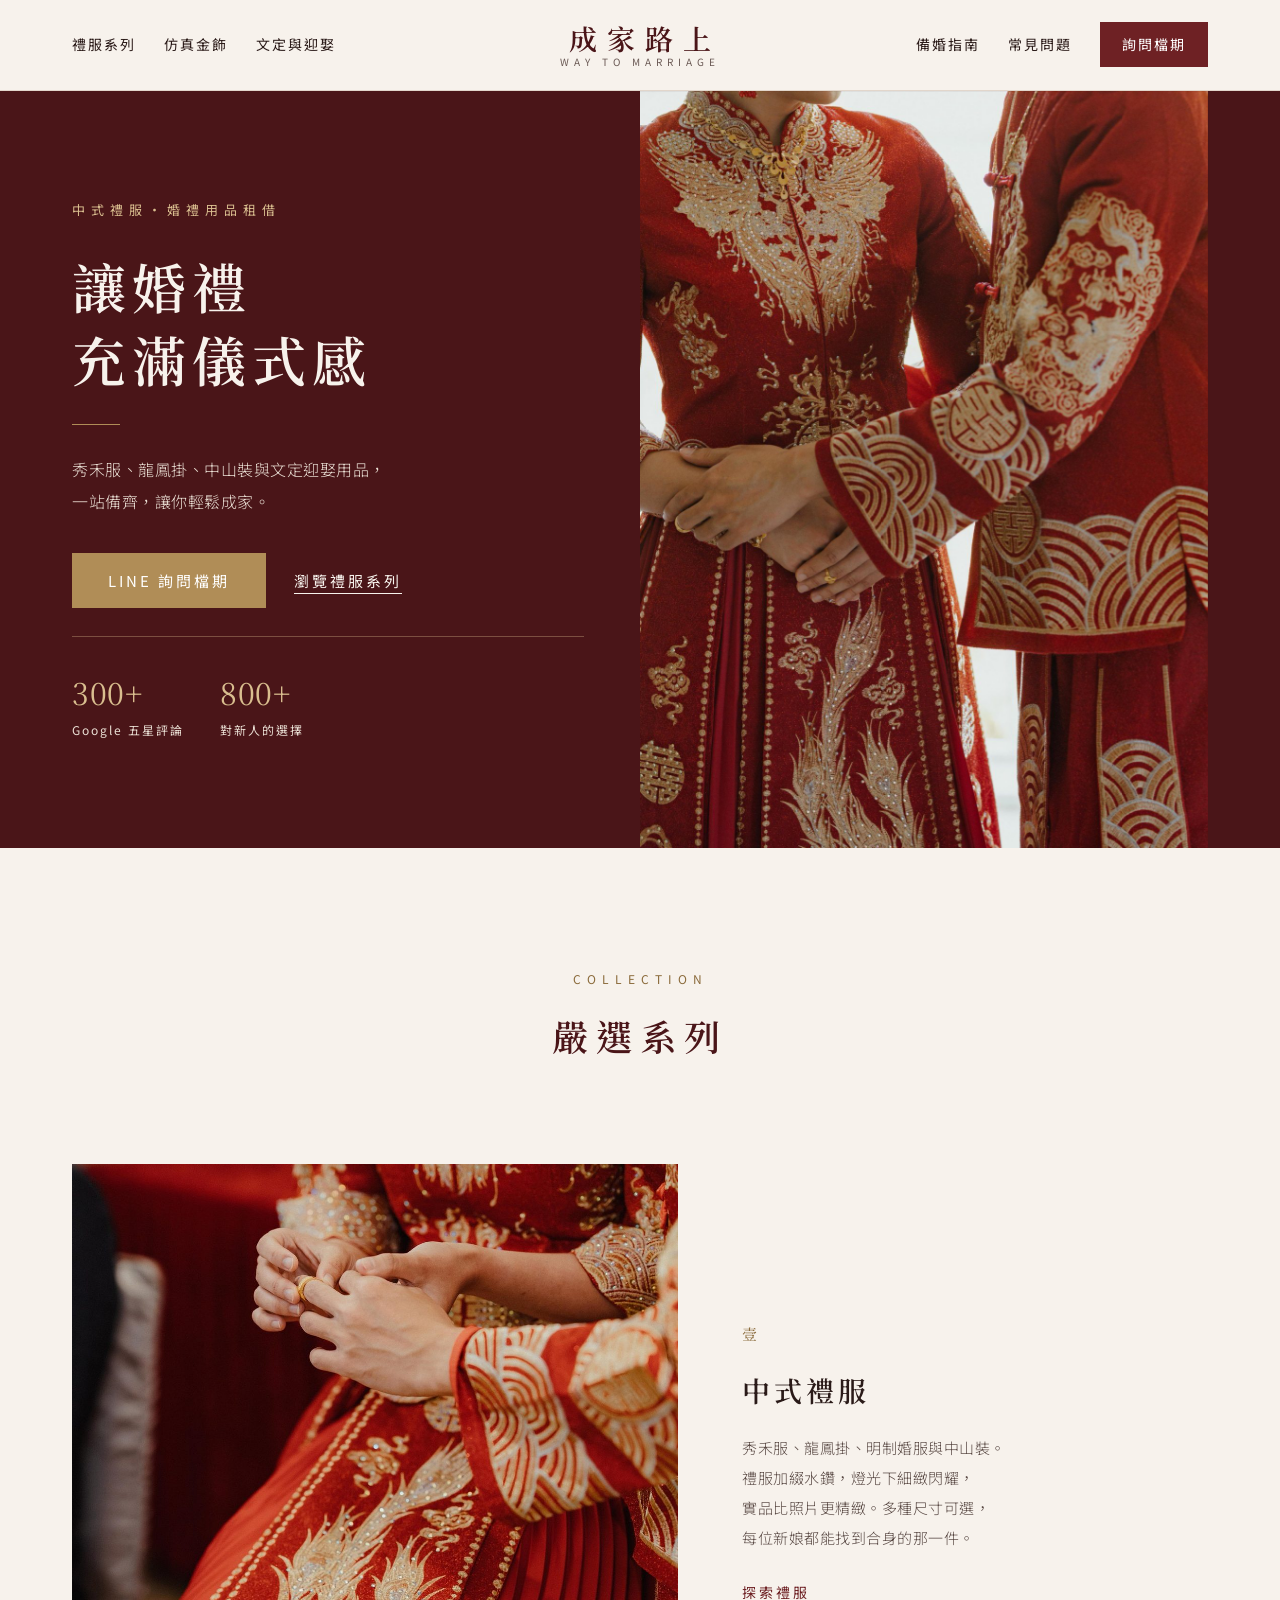
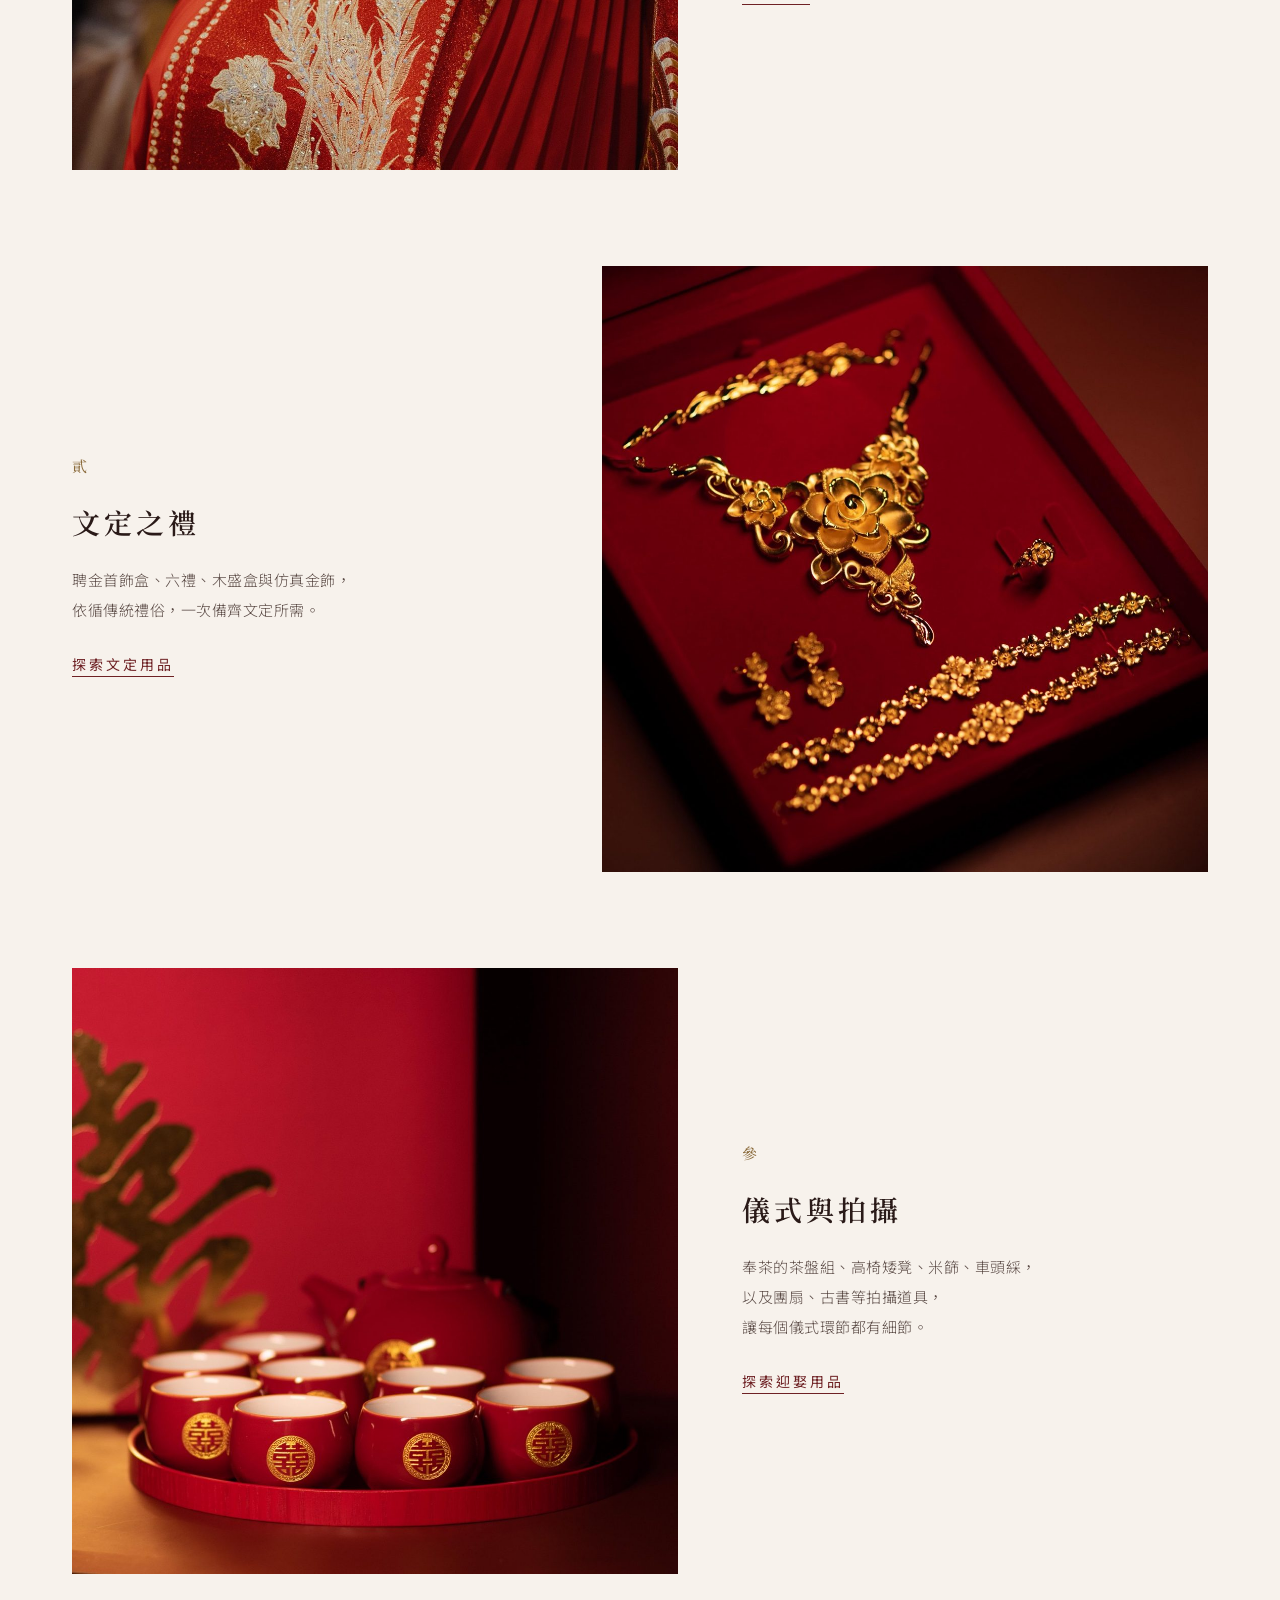
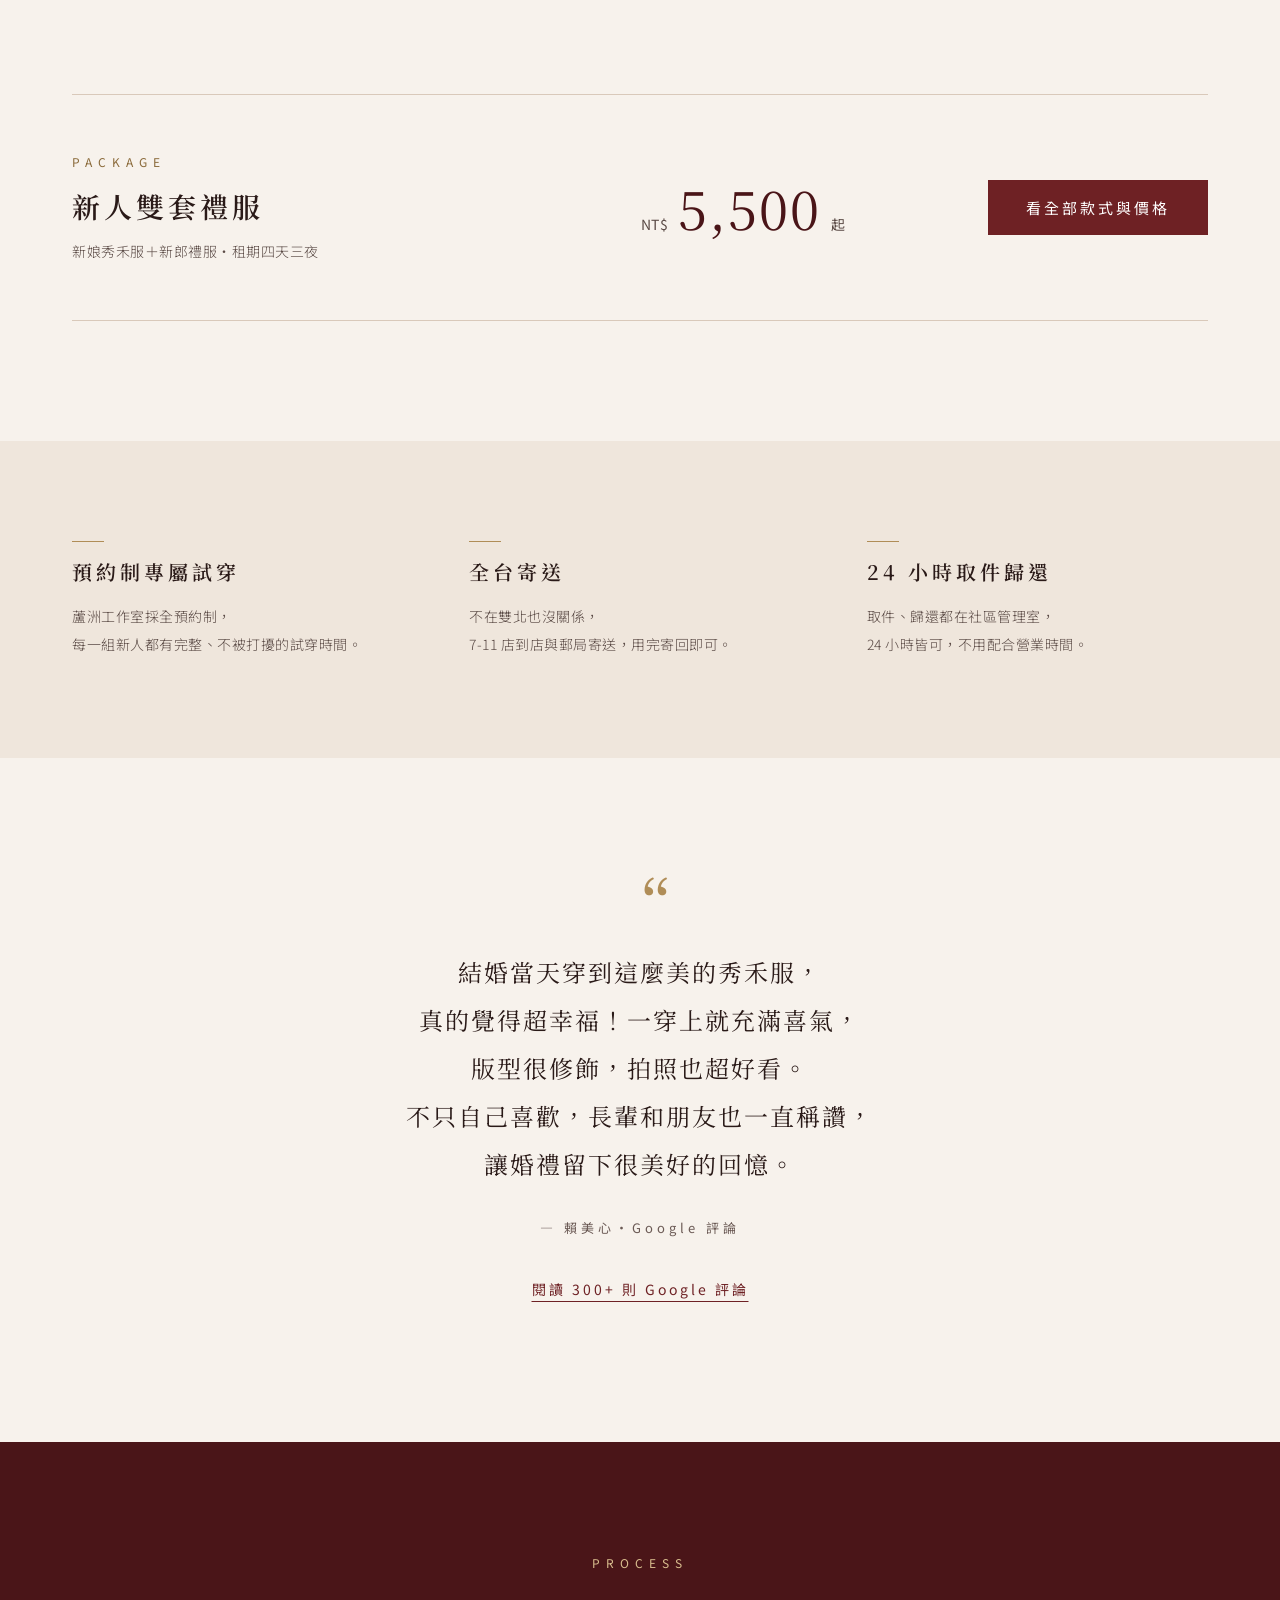
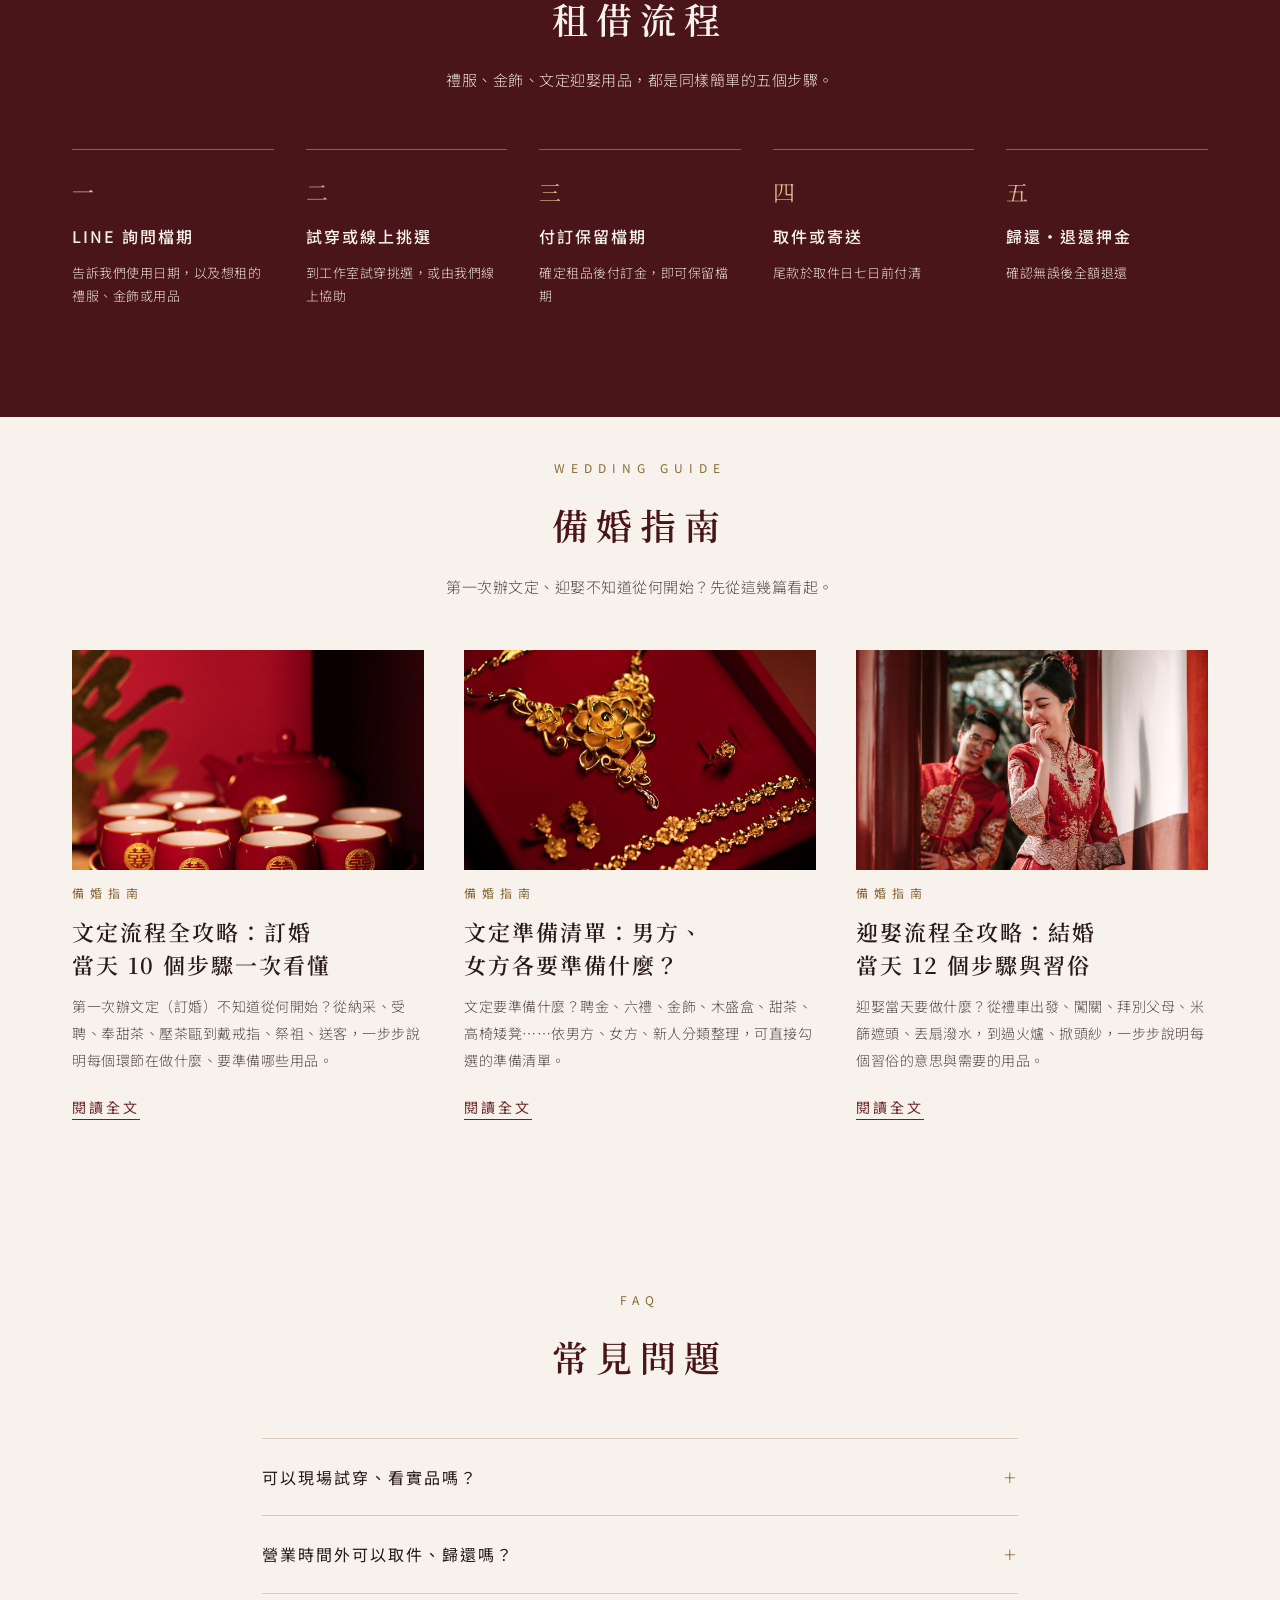
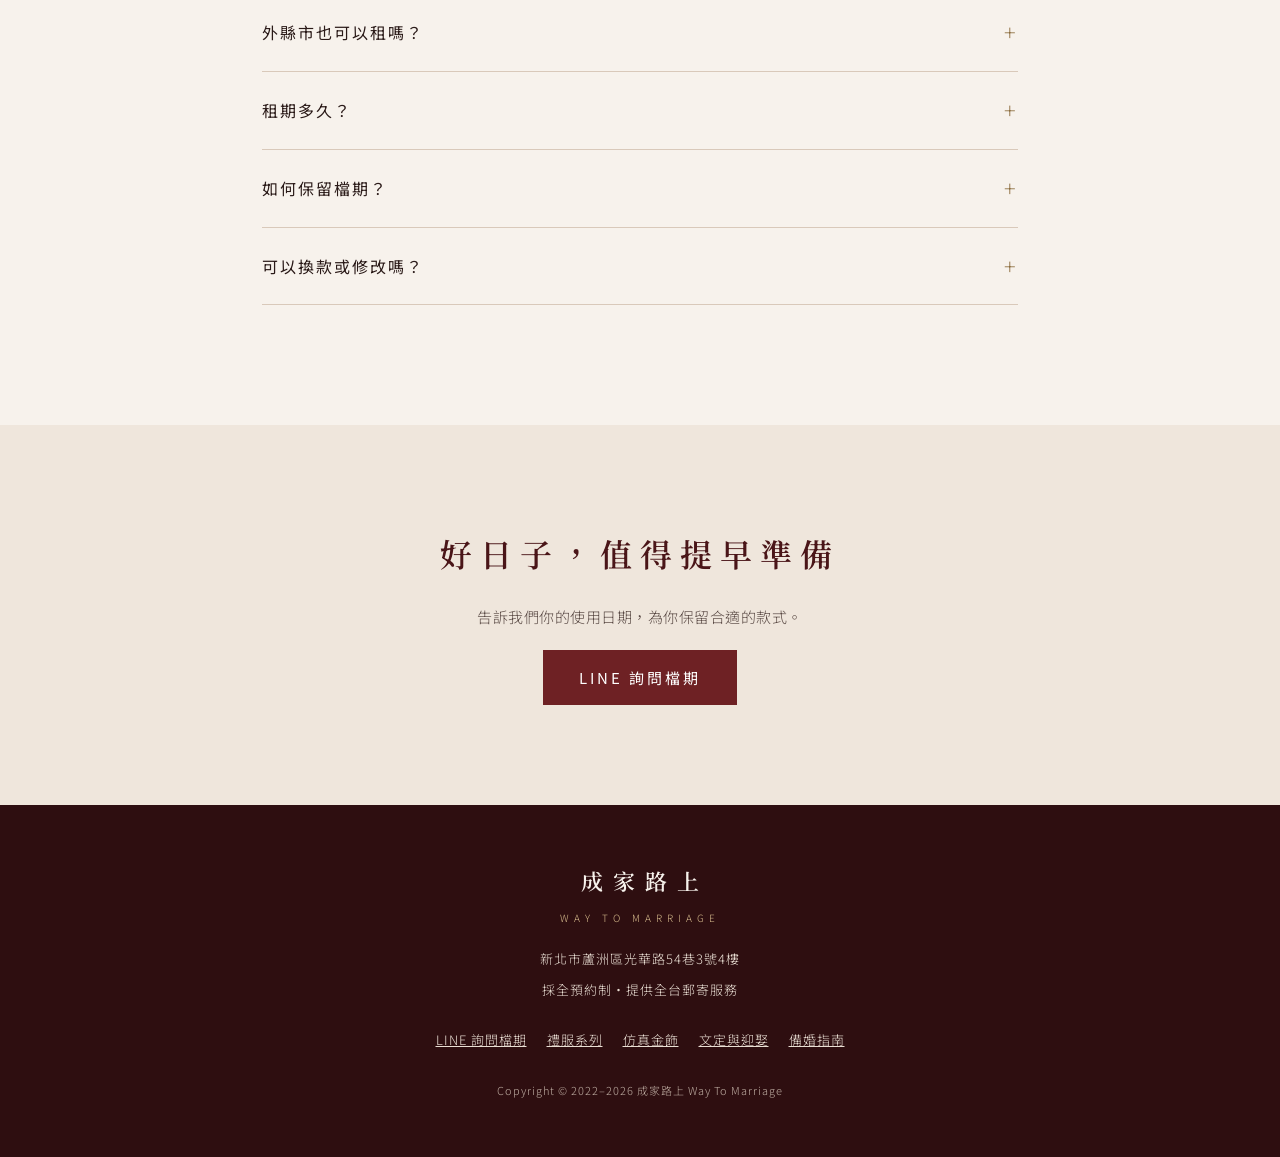
==== index.html @ 14dfbf68 "Add files via upload" ====
<!doctype html>
<html lang="zh-Hant-TW">
<head>
<meta charset="utf-8">
<meta name="viewport" content="width=device-width, initial-scale=1">
<title>成家路上｜中式禮服・婚禮用品租借・秀禾服・龍鳳掛・文定迎娶</title>
<meta name="description" content="秀禾服、龍鳳掛、明制婚服與中山裝租借，文定迎娶用品、仿真金飾一站備齊。全台寄送，LINE 預約試穿。">
<link rel="canonical" href="https://www.way-to-marriage.com/">
<meta property="og:type" content="website">
<meta property="og:locale" content="zh_TW">
<meta property="og:site_name" content="成家路上 Way To Marriage">
<meta property="og:title" content="成家路上｜中式禮服・婚禮用品租借">
<meta property="og:description" content="秀禾服、龍鳳掛、明制婚服與中山裝租借，文定迎娶用品、仿真金飾一站備齊。全台寄送，LINE 預約試穿。">
<meta property="og:url" content="https://www.way-to-marriage.com/">
<meta property="og:image" content="https://www.way-to-marriage.com/images/og-cover-v2.jpg">
<meta property="og:image:width" content="1200">
<meta property="og:image:height" content="630">
<meta property="og:image:alt" content="成家路上 中式禮服・婚禮用品租借">
<meta name="twitter:card" content="summary_large_image">
<meta name="theme-color" content="#4A1518">
<link rel="icon" href="/favicon.ico" sizes="48x48">
<link rel="icon" href="/favicon-32.png" type="image/png" sizes="32x32">
<link rel="apple-touch-icon" href="/apple-touch-icon.png">
<link rel="preconnect" href="https://fonts.googleapis.com">
<link rel="preconnect" href="https://fonts.gstatic.com" crossorigin>
<link href="https://fonts.googleapis.com/css2?family=Noto+Serif+TC:wght@400;600&amp;family=Noto+Sans+TC:wght@300;400;500&amp;display=swap" rel="stylesheet">
<link rel="stylesheet" href="/assets/style.css?v=20261102j">
<script src="/assets/config.js?v=20261102j"></script>
<script>document.documentElement.classList.add('js');setTimeout(function(){if(!window.__reveal)document.documentElement.classList.add('reveal-all')},3000)</script>
<script src="/assets/site.js?v=20261102j" defer></script>
<script type="application/ld+json">{"@context": "https://schema.org", "@type": "ClothingStore", "name": "成家路上 Way To Marriage", "url": "https://www.way-to-marriage.com/", "image": "https://www.way-to-marriage.com/images/hero.jpg", "description": "中式禮服・婚禮用品租借：秀禾服、龍鳳掛、明制婚服、中山裝，以及文定迎娶用品與仿真金飾。", "address": {"@type": "PostalAddress", "streetAddress": "光華路54巷3號4樓", "addressLocality": "蘆洲區", "addressRegion": "新北市", "addressCountry": "TW"}, "sameAs": ["https://lin.ee/QhKamjT"]}</script>
</head>
<body>
<a class="skip" href="#main">跳到主要內容</a>
<header class="site-header">
<div class="bar">
<nav class="nav-left" aria-label="主選單">
<a href="/dress">禮服系列</a>
<a href="/gold">仿真金飾</a>
<a href="/ritual">文定與迎娶</a>
</nav>
<a class="logo" href="/" aria-label="成家路上 首頁"><b>成家路上</b><span>WAY TO MARRIAGE</span></a>
<nav class="nav-right" aria-label="其他連結">
<a href="/guide">備婚指南</a>
<a href="/#faq">常見問題</a>
<a class="btn btn-sm" href="/line-thanks">詢問檔期</a>
</nav>
<button type="button" class="menu-btn" aria-label="開啟選單" aria-expanded="false" aria-controls="mobile-menu"><svg aria-hidden="true" width="24" height="24" viewBox="0 0 24 24" fill="none" stroke="currentColor" stroke-width="1.5" stroke-linecap="round"><path d="M4 8h16M4 16h16"/></svg></button>
</div>
<nav class="mobile-menu" id="mobile-menu" aria-label="手機選單">
<a href="/" aria-current="page">首頁</a>
<a href="/dress">禮服系列</a>
<a href="/gold">仿真金飾</a>
<a href="/ritual">文定與迎娶</a>
<a href="/guide">備婚指南</a>
<a href="/#process">租借流程</a>
<a href="/#faq">常見問題</a>
</nav>
</header>
<main id="main">
<section class="hero">
<div class="wrap">
<div class="hero-text">
<span class="hero-kicker">中式禮服・婚禮用品租借</span>
<h1>讓婚禮<br>充滿儀式感</h1>
<div class="rule"></div>
<p class="hero-lead">秀禾服、龍鳳掛、中山裝與文定迎娶用品，<br>一站備齊，讓你輕鬆成家。</p>
<div class="hero-actions">
<a class="btn btn-gold" href="/line-thanks">LINE 詢問檔期</a>
<a class="text-link" href="/dress">瀏覽禮服系列</a>
</div>
<div class="hero-stats">
<div><b>300+</b><span>Google 五星評論</span></div>
<div><b>800+</b><span>對新人的選擇</span></div>
</div>
</div>
<img class="hero-img" src="/images/hero.jpg" alt="新人身穿紅金刺繡秀禾服，雙手交握" width="1600" height="1067" fetchpriority="high">
</div>
</section>

<section class="wrap collection" id="collection">
<div class="sec-head"><span class="eyebrow">COLLECTION</span><h2>嚴選系列</h2></div>
<div class="feature">
<img src="/images/home-attire.jpg" alt="秀禾服金線刺繡特寫" loading="lazy" width="1200" height="1200"><div class="feature-text"><span class="feature-num">壹</span><h3>中式禮服</h3><p class="body-text">秀禾服、龍鳳掛、明制婚服與中山裝。<br>禮服加綴水鑽，燈光下細緻閃耀，<br>實品比照片更精緻。多種尺寸可選，<br>每位新娘都能找到合身的那一件。</p><a class="text-link" href="/dress">探索禮服</a></div>
</div>
<div class="feature reverse">
<div class="feature-text"><span class="feature-num">貳</span><h3>文定之禮</h3><p class="body-text">聘金首飾盒、六禮、木盛盒與仿真金飾，<br>依循傳統禮俗，一次備齊文定所需。</p><a class="text-link" href="/ritual#engage">探索文定用品</a></div><img src="/images/home-engagement.jpg" alt="仿真金飾：項鍊、手鍊、耳環與戒指" loading="lazy" width="1200" height="1200">
</div>
<div class="feature">
<img src="/images/home-ceremony.jpg" alt="囍字茶盤組" loading="lazy" width="1200" height="1200"><div class="feature-text"><span class="feature-num">參</span><h3>儀式與拍攝</h3><p class="body-text">奉茶的茶盤組、高椅矮凳、米篩、車頭綵，<br>以及團扇、古書等拍攝道具，<br>讓每個儀式環節都有細節。</p><a class="text-link" href="/ritual#wed">探索迎娶用品</a></div>
</div>
</section>

<section class="wrap package">
<div class="package-inner">
<div style="display:flex;flex-direction:column;gap:8px">
<span class="eyebrow">PACKAGE</span>
<h2>新人雙套禮服</h2>
<span class="package-sub">新娘秀禾服＋新郎禮服・租期四天三夜</span>
</div>
<div class="price-big"><span>NT$</span><b>5,500</b><span>起</span></div>
<a class="btn" href="/dress">看全部款式與價格</a>
</div>
</section>

<section class="band">
<div class="wrap" style="max-width:1200px">
<div class="props3">
<div class="prop"><div class="rule"></div><h3>預約制專屬試穿</h3><p>蘆洲工作室採全預約制，<br>每一組新人都有完整、不被打擾的試穿時間。</p></div>
<div class="prop"><div class="rule"></div><h3>全台寄送</h3><p>不在雙北也沒關係，<br>7-11 店到店與郵局寄送，用完寄回即可。</p></div>
<div class="prop"><div class="rule"></div><h3>24 小時取件歸還</h3><p>取件、歸還都在社區管理室，<br>24 小時皆可，不用配合營業時間。</p></div>
</div>
</div>
</section>

<section class="quote">
<span class="quote-mark" aria-hidden="true">“</span>
<blockquote><span class="phr">結婚當天穿到這麼美的秀禾服，</span><span class="phr">真的覺得超幸福！</span><span class="phr">一穿上就充滿喜氣，</span><span class="phr">版型很修飾，</span><span class="phr">拍照也超好看。</span><span class="phr">不只自己喜歡，</span><span class="phr">長輩和朋友也一直稱讚，</span><span class="phr">讓婚禮留下很美好的回憶。</span></blockquote>
<cite>— 賴美心・Google 評論</cite>
<a class="text-link" href="https://maps.app.goo.gl/8rn26wBc9jWvFLLd6" target="_blank" rel="noopener">閱讀 300+ 則 Google 評論</a>
</section>

<section class="process on-dark" id="process">
<div class="wrap">
<div class="sec-head"><span class="eyebrow">PROCESS</span><h2>租借流程</h2><p class="process-sub">禮服、金飾、文定迎娶用品，都是同樣簡單的五個步驟。</p></div>
<ol class="steps">
<li><span class="n">一</span><b>LINE 詢問檔期</b><span>告訴我們使用日期，以及想租的禮服、金飾或用品</span></li>
<li><span class="n">二</span><b>試穿或線上挑選</b><span>到工作室試穿挑選，或由我們線上協助</span></li>
<li><span class="n">三</span><b>付訂保留檔期</b><span>確定租品後付訂金，即可保留檔期</span></li>
<li><span class="n">四</span><b>取件或寄送</b><span>尾款於取件日七日前付清</span></li>
<li><span class="n">五</span><b>歸還・退還押金</b><span>確認無誤後全額退還</span></li>
</ol>
</div>
</section>

<section class="wrap guide-home" id="guide">
<div class="sec-head"><span class="eyebrow">WEDDING GUIDE</span><h2>備婚指南</h2><p class="body-text">第一次辦文定、迎娶不知道從何開始？先從這幾篇看起。</p></div>
<div class="guide-cards">
<a class="guide-card" href="/engagement-process"><div class="ph"><img src="/images/cover-engagement-process.jpg" alt="文定奉甜茶用的囍字茶盤組" loading="lazy" width="1400" height="788"></div><span class="eyebrow">備婚指南</span><h3>文定流程全攻略：訂婚當天 10 個步驟一次看懂</h3><p>第一次辦文定（訂婚）不知道從何開始？從納采、受聘、奉甜茶、壓茶甌到戴戒指、祭祖、送客，一步步說明每個環節在做什麼、要準備哪些用品。</p><span class="text-link">閱讀全文</span></a>
<a class="guide-card" href="/engagement-checklist"><div class="ph"><img src="/images/cover-engagement-checklist.jpg" alt="文定用的仿真金飾：項鍊、耳環與手鍊" loading="lazy" width="1400" height="788"></div><span class="eyebrow">備婚指南</span><h3>文定準備清單：男方、女方各要準備什麼？</h3><p>文定要準備什麼？聘金、六禮、金飾、木盛盒、甜茶、高椅矮凳……依男方、女方、新人分類整理，可直接勾選的準備清單。</p><span class="text-link">閱讀全文</span></a>
<a class="guide-card" href="/wedding-day-process"><div class="ph"><img src="/images/cover-wedding-day.jpg" alt="穿著秀禾服的新人在迎娶當天" loading="lazy" width="1400" height="788"></div><span class="eyebrow">備婚指南</span><h3>迎娶流程全攻略：結婚當天 12 個步驟與習俗</h3><p>迎娶當天要做什麼？從禮車出發、闖關、拜別父母、米篩遮頭、丟扇潑水，到過火爐、掀頭紗，一步步說明每個習俗的意思與需要的用品。</p><span class="text-link">閱讀全文</span></a>
</div>
</section>

<section class="faq" id="faq">
<div class="sec-head"><span class="eyebrow">FAQ</span><h2>常見問題</h2></div>
<details><summary>可以現場試穿、看實品嗎？</summary><p>可以，採預約制。平日 11:00–17:00、週六 19:00–21:00，<br>其他時間也歡迎傳 LINE 詢問。</p></details>
<details><summary>營業時間外可以取件、歸還嗎？</summary><p>可以。取件和歸還都在社區管理室，24 小時皆可。</p></details>
<details><summary>外縣市也可以租嗎？</summary><p>可以。全台 7-11 店到店或郵局寄送，用完寄回即可。</p></details>
<details><summary>租期多久？</summary><p>租期四天三夜，取件與歸還日期會寫在租借單上。如果有增加使用天數的需求也可以討論。</p></details>
<details><summary>如何保留檔期？</summary><p>確定租品後付訂金即可保留檔期。</p></details>
<details><summary>可以換款或修改嗎？</summary><p>只要還有檔期，都可以換款。<br>中山裝褲長可修改，NT$200／件。</p></details>
</section>

<section class="cta tinted">
<h2>好日子，值得提早準備</h2>
<p>告訴我們你的使用日期，為你保留合適的款式。</p>
<a class="btn" href="/line-thanks">LINE 詢問檔期</a>
</section>
</main>
<footer class="site-footer">
<span class="f-logo">成家路上</span>
<span class="f-sub">WAY TO MARRIAGE</span>
<span>新北市蘆洲區光華路54巷3號4樓</span>
<span>採全預約制・提供全台郵寄服務</span>
<div class="f-links">
<a href="/line-thanks">LINE 詢問檔期</a>
<a href="/dress">禮服系列</a>
<a href="/gold">仿真金飾</a>
<a href="/ritual">文定與迎娶</a>
<a href="/guide">備婚指南</a>
</div>
<small>Copyright © 2022–2026 成家路上 Way To Marriage</small>
</footer>
<div class="line-bar"><a class="btn" href="/line-thanks">LINE 詢問檔期</a></div>
</body>
</html>
---- assets/style.css ----
/* 成家路上 Way To Marriage — site styles */
:root {
  --ground: #F7F2EC;
  --ground-2: #EFE6DC;
  --wine: #4A1518;
  --wine-2: #6E2124;
  --wine-dark: #2E0E10;
  --ink: #2A1A18;
  --ink-2: #5A4A45;
  --ink-3: #6B5A55;
  --gold: #B08D57;
  --gold-text: #8A6A3A;
  --gold-light: #D9BE8F;
  --cream: #EADFD4;
  --line: #D9C9BA;
  --line-2: #E2D6CB;
  --serif: 'Noto Serif TC', 'Songti TC', serif;
  --sans: 'Noto Sans TC', system-ui, -apple-system, 'PingFang TC', 'Microsoft JhengHei', sans-serif;
  --wrap: 1200px;
}

*, *::before, *::after { box-sizing: border-box; }
html { scroll-behavior: smooth; -webkit-text-size-adjust: 100%; overflow-x: clip; }
body { overflow-x: clip; }
[id] { scroll-margin-top: 88px; }
.phr { display: inline-block; max-width: 100%; }
body {
  margin: 0; background: var(--ground); color: var(--ink);
  font-family: var(--sans); font-weight: 400; line-height: 1.8; letter-spacing: .5px;
}
img { max-width: 100%; height: auto; display: block; }
a { color: var(--wine-2); }
a:hover { color: var(--wine); }
h1, h2, h3 { margin: 0; font-family: var(--serif); font-weight: 600; }
p { margin: 0; }
.serif { font-family: var(--serif); }
.wrap { max-width: var(--wrap); margin: 0 auto; padding: 0 32px; }
.skip { position: absolute; left: -999px; top: 0; background: var(--wine); color: #fff; padding: 8px 16px; z-index: 100; }
.skip:focus { left: 8px; }

/* Buttons */
.btn {
  display: inline-flex; align-items: center; justify-content: center;
  min-height: 52px; padding: 14px 36px;
  background: var(--wine-2); color: #fff; text-decoration: none;
  font-size: 15px; letter-spacing: 3px;
}
.btn:hover { background: var(--wine); color: #fff; }
.btn-gold { background: var(--gold); color: #fff; }
.btn-gold:hover { background: #9A7A48; color: #fff; }
.btn-sm { min-height: 44px; padding: 10px 22px; font-size: 14px; letter-spacing: 2px; }
.text-link { font-size: 14px; letter-spacing: 3px; text-underline-offset: 6px; min-height: 44px; display: inline-flex; align-items: center; }
.pill-nav { display: flex; flex-wrap: wrap; justify-content: center; gap: 12px; padding-top: 16px; }
.pill {
  font-size: 14px; letter-spacing: 3px; color: var(--wine); border: 1px solid var(--wine);
  text-decoration: none; padding: 10px 26px; min-height: 44px; display: inline-flex; align-items: center;
}
.pill:hover, .pill.is-on { background: var(--wine); color: #fff; }

/* Header */
.site-header { border-bottom: 1px solid var(--line-2); background: var(--ground); position: sticky; top: env(safe-area-inset-top, 0px); z-index: 20; transition: box-shadow .2s; }
body::before { content: ""; position: fixed; inset: 0 0 auto; height: env(safe-area-inset-top, 0px); background: var(--ground); z-index: 21; }
.site-header .bar, .logo b, .logo span { transition: padding .2s, font-size .2s, opacity .2s, max-height .2s; }
.logo span { max-height: 16px; overflow: hidden; }
.site-header.is-compact { box-shadow: 0 1px 12px rgba(74, 21, 24, .08); }
.site-header.is-compact .bar { padding-top: 10px; padding-bottom: 10px; }
.site-header.is-compact .logo b { font-size: 22px; }
.site-header.is-compact .logo span { max-height: 0; opacity: 0; }
.site-header .bar {
  max-width: var(--wrap); margin: 0 auto; padding: 22px 32px;
  display: grid; grid-template-columns: 1fr auto 1fr; align-items: center; gap: 20px;
}
.nav-left, .nav-right { display: flex; flex-wrap: wrap; align-items: center; gap: 28px; font-size: 14px; letter-spacing: 2px; }
.nav-right { justify-content: flex-end; }
.site-header nav a:not(.btn) { color: var(--ink); text-decoration: none; padding: 4px 0; }
.site-header nav a:not(.btn):hover { color: var(--wine-2); }
.site-header nav a[aria-current="page"] { color: var(--wine-2); border-bottom: 1px solid var(--wine-2); }
.logo { text-decoration: none; color: var(--wine); display: flex; flex-direction: column; align-items: center; line-height: 1.2; }
.logo b { font-family: var(--serif); font-weight: 600; font-size: 28px; letter-spacing: 10px; padding-left: 10px; }
.logo span { font-size: 10px; letter-spacing: 5px; color: var(--ink-3); }
.menu-btn { display: none; background: transparent; border: 0; width: 44px; height: 44px; align-items: center; justify-content: center; cursor: pointer; color: var(--wine); }
.mobile-menu { display: none; }

/* Hero */
.hero { background: var(--wine); color: var(--ground); }
.hero .wrap { display: flex; flex-wrap: wrap; align-items: stretch; }
.hero-text { flex: 1 1 460px; min-width: 0; padding: 96px 56px 96px 0; display: flex; flex-direction: column; justify-content: center; gap: 28px; }
.hero-kicker { font-size: 13px; letter-spacing: 6px; color: var(--gold-light); }
.hero h1 { font-size: 54px; line-height: 1.35; letter-spacing: 6px; }
.rule { width: 48px; height: 1px; background: var(--gold); }
.hero-lead { font-size: 16px; font-weight: 300; line-height: 2; color: var(--cream); max-width: 400px; }
.hero-actions { display: flex; flex-wrap: wrap; align-items: center; gap: 28px; padding-top: 8px; }
.hero-actions .text-link { color: var(--ground); font-size: 15px; }
.hero-stats { display: flex; flex-wrap: wrap; gap: 36px; padding-top: 28px; border-top: 1px solid rgba(217,190,143,.35); }
.hero-stats div { display: flex; flex-direction: column; }
.hero-stats b { font-family: var(--serif); font-weight: 400; font-size: 30px; color: var(--gold-light); }
.hero-stats span { white-space: nowrap; font-size: 12px; letter-spacing: 2px; color: var(--cream); }
.hero-img { flex: 1 1 460px; min-width: 0; width: 100%; min-height: 640px; object-fit: cover; }

/* Section heads */
.sec-head { text-align: center; display: flex; flex-direction: column; align-items: center; gap: 14px; }
.eyebrow { font-size: 12px; letter-spacing: 6px; color: var(--gold-text); }
.sec-head h2 { font-size: 36px; letter-spacing: 8px; color: var(--wine); }
.on-dark .eyebrow { color: var(--gold-light); }
.on-dark h2 { color: var(--ground); }
.process-sub { font-size: 15px; font-weight: 300; color: var(--cream); text-wrap: balance; }

/* Home: collection */
.collection { padding: 120px 32px 40px; display: flex; flex-direction: column; gap: 96px; }
.feature { display: flex; flex-wrap: wrap; align-items: center; gap: 64px; }
.feature.reverse { flex-wrap: wrap-reverse; }
.feature img { flex: 1 1 480px; min-width: 0; width: 100%; aspect-ratio: 1 / 1; object-fit: cover; }
.feature-text { flex: 1 1 340px; min-width: 0; display: flex; flex-direction: column; gap: 18px; }
.feature-num { font-family: var(--serif); font-size: 15px; color: var(--gold-text); letter-spacing: 4px; }
.feature h3 { font-size: 28px; letter-spacing: 4px; }
.body-text { font-size: 15px; font-weight: 300; color: var(--ink-2); line-height: 2; }
.feature .text-link { align-self: flex-start; }

/* Package band */
.package { padding: 80px 32px 120px; }
.package-inner { border-top: 1px solid var(--line); border-bottom: 1px solid var(--line); padding: 56px 0; display: flex; flex-wrap: wrap; align-items: center; justify-content: space-between; gap: 32px; }
.package h2 { font-size: 28px; letter-spacing: 4px; }
.package-sub { font-size: 14px; font-weight: 300; color: var(--ink-2); }
.price-big { display: flex; align-items: baseline; gap: 10px; color: var(--ink-2); font-size: 14px; }
.price-big b { font-family: var(--serif); font-weight: 400; font-size: 52px; color: var(--wine); letter-spacing: 2px; }

/* Value props */
.band { background: var(--ground-2); padding: 100px 0; }
.props3 { display: grid; grid-template-columns: repeat(auto-fit, minmax(260px, 1fr)); gap: 48px 56px; }
.prop { display: flex; flex-direction: column; gap: 12px; }
.prop .rule { width: 32px; }
.prop h3 { font-size: 20px; letter-spacing: 4px; }
.prop p { font-size: 14px; font-weight: 300; color: var(--ink-2); line-height: 2; }

/* Quote */
.quote { max-width: 900px; margin: 0 auto; padding: 130px 32px; text-align: center; display: flex; flex-direction: column; align-items: center; gap: 28px; }
.quote-mark { font-family: var(--serif); font-size: 64px; line-height: .5; color: var(--gold); }
.quote blockquote { margin: 0; max-width: 21em; font-family: var(--serif); font-size: 24px; line-height: 2; letter-spacing: 2px; overflow-wrap: anywhere; }
.quote cite { font-style: normal; font-size: 13px; letter-spacing: 4px; color: var(--ink-3); }

/* Process */
.process { background: var(--wine); color: var(--ground); padding: 110px 0; }
.process .wrap { display: flex; flex-direction: column; gap: 56px; }
.steps { margin: 0; padding: 0; list-style: none; display: grid; grid-template-columns: repeat(auto-fit, minmax(180px, 1fr)); gap: 32px; }
.steps li { display: flex; flex-direction: column; gap: 10px; border-top: 1px solid rgba(217,190,143,.45); padding-top: 22px; }
.steps .n { font-family: var(--serif); font-size: 22px; color: var(--gold-light); }
.steps b { font-weight: 500; font-size: 16px; letter-spacing: 2px; }
.steps span:last-child { font-size: 13px; font-weight: 300; color: var(--cream); }

/* FAQ */
.faq { max-width: 820px; margin: 0 auto; padding: 120px 32px; }
.faq .sec-head { margin-bottom: 48px; }
.faq details { border-top: 1px solid var(--line); padding: 24px 0; }
.faq details:last-child { border-bottom: 1px solid var(--line); }
.faq summary { font-size: 16px; letter-spacing: 2px; cursor: pointer; list-style: none; display: flex; justify-content: space-between; gap: 16px; }
.faq summary::-webkit-details-marker { display: none; }
.faq summary::after { content: '+'; font-family: var(--serif); color: var(--gold-text); font-size: 20px; line-height: 1.4; }
.faq details[open] summary::after { content: '−'; }
.faq details p { margin-top: 14px; font-size: 14px; font-weight: 300; color: var(--ink-2); line-height: 2; }

/* CTA band */
.cta { padding: 100px 32px; text-align: center; display: flex; flex-direction: column; align-items: center; gap: 20px; }
.cta.tinted { background: var(--ground-2); }
.cta h2 { font-size: 32px; letter-spacing: 8px; color: var(--wine); }
.cta p { font-size: 15px; font-weight: 300; color: var(--ink-2); }

/* Footer */
.site-footer { background: var(--wine-dark); color: var(--cream); padding: 56px 32px; text-align: center; display: flex; flex-direction: column; align-items: center; gap: 8px; font-size: 13px; font-weight: 300; letter-spacing: 1px; }
.site-footer .f-logo { font-family: var(--serif); font-weight: 600; font-size: 22px; letter-spacing: 10px; padding-left: 10px; color: var(--ground); }
.site-footer .f-sub { font-size: 10px; letter-spacing: 5px; color: var(--gold-light); margin-bottom: 12px; }
.site-footer a { color: var(--cream); }
.site-footer .f-links { display: flex; flex-wrap: wrap; justify-content: center; gap: 4px 20px; margin-top: 8px; }
.site-footer .f-links a { min-height: 44px; display: inline-flex; align-items: center; }
.site-footer small { font-size: 11px; color: #BFAEA3; margin-top: 12px; padding-bottom: env(safe-area-inset-bottom, 0px); }

/* Sticky LINE bar (phones only) */
.line-bar { display: none; }

/* Inner page heads */
.page-head { padding: 72px 32px 40px; display: flex; flex-direction: column; align-items: center; text-align: center; gap: 16px; }
.crumbs { font-size: 12px; letter-spacing: 3px; color: var(--ink-3); }
.crumbs a { color: var(--ink-3); text-decoration: none; }
.page-head h1 { font-size: 44px; letter-spacing: 10px; color: var(--wine); }

/* Catalogue grids */
.cat { padding: 56px 32px; display: flex; flex-direction: column; gap: 36px; }
.cat-head { display: flex; align-items: baseline; justify-content: space-between; border-bottom: 1px solid var(--line); padding-bottom: 14px; gap: 16px; flex-wrap: wrap; }
.cat-head h2 { font-size: 28px; letter-spacing: 6px; }
.cat-head span { font-size: 13px; letter-spacing: 2px; color: var(--ink-3); }
.grid { display: grid; gap: 48px 32px; }
.grid-260 { grid-template-columns: repeat(auto-fill, minmax(260px, 1fr)); }
.grid-200 { grid-template-columns: repeat(auto-fill, minmax(200px, 1fr)); gap: 36px 24px; }
.grid-320 { grid-template-columns: repeat(auto-fill, minmax(320px, 1fr)); }
.item { display: flex; flex-direction: column; gap: 10px; }
.item img { width: 100%; object-fit: cover; background: var(--ground-2); }
.ar-34 { aspect-ratio: 3 / 4; }
.ar-11 { aspect-ratio: 1 / 1; }
.ar-43 { aspect-ratio: 4 / 3; }
.item h3 { font-size: 20px; letter-spacing: 3px; line-height: 1.5; }
.grid-200 .item h3 { font-size: 17px; letter-spacing: 1px; }
.item .note { font-size: 13px; font-weight: 300; color: var(--ink-2); line-height: 1.6; }
.grid-200 .item .note { font-size: 12px; }
.price { display: flex; flex-wrap: wrap; align-items: baseline; gap: 4px 14px; padding-top: 6px; border-top: 1px solid var(--line-2); }
.price b { font-family: var(--serif); font-weight: 400; font-size: 18px; color: var(--wine); }
.price span { font-size: 12px; color: var(--ink-3); }
.mini { display: flex; gap: 18px; align-items: center; }
.mini img { width: 96px; height: 96px; flex: 0 0 96px; object-fit: cover; }
.mini h3 { font-size: 17px; letter-spacing: 2px; }

/* Dress guide */
.guide { background: var(--ground-2); padding: 72px 0; margin-top: 24px; }
.guide .wrap { display: flex; flex-direction: column; gap: 36px; }
.guide .grid { grid-template-columns: repeat(auto-fit, minmax(min(300px, 100%), 1fr)); gap: 40px 32px; }
.guide article { display: flex; flex-direction: column; gap: 14px; }
.guide .t { display: flex; align-items: baseline; gap: 12px; }
.guide .t h3 { font-size: 22px; letter-spacing: 4px; }
.guide .t span { font-size: 12px; letter-spacing: 2px; color: var(--gold-text); }
.guide p { font-size: 14px; font-weight: 300; color: var(--ink-2); line-height: 2; }
.guide .tip { padding: 20px 24px; border-top: 1px solid #CDB89A; border-bottom: 1px solid #CDB89A; color: #3A2A26; text-align: center; }

/* Gold */
.boxes { max-width: 1000px; margin: 0 auto; padding: 8px 32px 24px; display: grid; grid-template-columns: repeat(2, minmax(0, 1fr)); gap: 24px; }
.boxes figure { margin: 0; display: flex; flex-direction: column; gap: 10px; }
.boxes img { width: 100%; aspect-ratio: 16 / 9; object-fit: cover; }
.boxes figcaption { font-size: 14px; letter-spacing: 2px; color: var(--ink-2); }
.boxes figcaption b { font-family: var(--serif); font-weight: 600; color: var(--ink); }
.gallery .main { width: 100%; aspect-ratio: 1 / 1; object-fit: cover; }
.thumbs { display: grid; grid-template-columns: repeat(3, minmax(0, 1fr)); gap: 8px; }
.thumbs button { padding: 0; border: 0; background: transparent; cursor: pointer; min-height: 44px; opacity: .7; }
.thumbs button[aria-pressed="true"] { opacity: 1; outline: 2px solid var(--wine); outline-offset: -2px; }
.thumbs img { width: 100%; aspect-ratio: 1 / 1; object-fit: cover; }
.gold-row { display: flex; align-items: baseline; justify-content: space-between; gap: 12px; padding-top: 6px; }
.gold-row h3 { font-size: 22px; letter-spacing: 3px; }
.gold-row .p { font-family: var(--serif); font-size: 20px; color: var(--wine); }
.gold-row .d { font-size: 12px; color: var(--ink-3); margin-left: 12px; }
.combo { max-width: 1000px; margin: 0 auto; padding: 40px 32px 72px; display: flex; flex-direction: column; gap: 24px; }
.combo .sec-head h2 { font-size: 28px; letter-spacing: 6px; }
.combo-grid { display: grid; grid-template-columns: repeat(auto-fit, minmax(min(300px, 100%), 1fr)); gap: 24px; }
.combo-card { min-width: 0; padding: 28px 32px; display: flex; flex-direction: column; gap: 6px; background: #fff; border: 1px solid #CDB89A; }
.combo-card.dark { background: var(--wine); color: var(--ground); border-color: var(--wine); }
.combo-card .k { font-size: 12px; letter-spacing: 4px; color: var(--gold-text); }
.combo-card.dark .k { color: var(--gold-light); }
.combo-card .row { display: flex; align-items: baseline; justify-content: space-between; gap: 12px; flex-wrap: wrap; }
.combo-card .row h3 { font-size: 22px; letter-spacing: 3px; color: var(--wine); }
.combo-card.dark .row h3 { color: var(--ground); }
.combo-card .row b { font-family: var(--serif); font-weight: 400; font-size: 40px; color: var(--wine); }
.combo-card.dark .row b { color: #E6CC98; }
.combo-card .row small { font-size: 13px; }
.combo-card .orig { font-size: 13px; color: var(--ink-3); }
.combo-card.dark .orig { color: var(--gold-light); }

/* Ritual */
.ritual { padding: 64px 32px; display: flex; flex-direction: column; gap: 32px; }
.ritual-head { display: flex; flex-direction: column; gap: 10px; max-width: 640px; }
.ritual-head .num { font-family: var(--serif); font-size: 15px; color: var(--gold-text); letter-spacing: 4px; }
.ritual-head .num span { font-family: var(--sans); font-size: 12px; letter-spacing: 5px; }
.ritual-head h2 { font-size: 32px; letter-spacing: 6px; }
.flow { margin: 0; padding: 0; list-style: none; display: grid; grid-template-columns: repeat(auto-fit, minmax(170px, 1fr)); gap: 20px; }
.flow li { display: flex; flex-direction: column; gap: 8px; border-top: 1px solid var(--gold); padding-top: 16px; }
.flow .n { font-family: var(--serif); font-size: 22px; color: var(--gold); }
.flow b { font-family: var(--serif); font-weight: 600; font-size: 18px; letter-spacing: 3px; }
.flow .s { font-size: 13px; font-weight: 300; color: var(--ink-2); line-height: 1.9; }
.flow .u { font-size: 12px; color: var(--gold-text); letter-spacing: 1px; }
.sub-h { margin-top: 8px; font-family: var(--sans); font-size: 14px; font-weight: 500; letter-spacing: 3px; color: var(--wine-2); border-bottom: 1px solid var(--line); padding-bottom: 8px; }
.gold-link { text-decoration: none; color: var(--ground); background: var(--wine); display: flex; flex-wrap: wrap; align-items: center; justify-content: space-between; gap: 16px 32px; padding: 32px 40px; }
.gold-link:hover { color: var(--ground); background: #3E1114; }
.gold-link .l { display: flex; flex-direction: column; gap: 4px; }
.gold-link .k { font-size: 12px; letter-spacing: 4px; color: var(--gold-light); }
.gold-link .t { font-family: var(--serif); font-weight: 600; font-size: 26px; letter-spacing: 6px; }
.gold-link .s { font-size: 14px; font-weight: 300; color: var(--cream); }
.gold-link .b { font-size: 15px; letter-spacing: 3px; border: 1px solid var(--gold-light); color: #E6CC98; padding: 12px 28px; min-height: 44px; display: inline-flex; align-items: center; }
.fineprint { font-size: 13px; font-weight: 300; color: var(--ink-3); }

/* LINE redirect page */
.redirect { min-height: 70vh; display: flex; flex-direction: column; align-items: center; justify-content: center; gap: 20px; padding: 64px 24px; text-align: center; }
.redirect h1 { font-size: 30px; letter-spacing: 6px; color: var(--wine); }

/* ---------- Phones & small tablets ---------- */
@media (max-width: 760px) {
  .wrap { padding: 0 24px; }
  .site-header .bar { padding: 12px 16px 12px 20px; display: flex; justify-content: space-between; }
  .site-header .nav-left, .site-header .nav-right { display: none; }
  .logo { align-items: flex-start; }
  .logo b { font-size: 20px; letter-spacing: 6px; padding-left: 0; }
  .logo span { font-size: 9px; letter-spacing: 3px; }
  .menu-btn { display: inline-flex; }
  [id] { scroll-margin-top: 72px; }
  .site-header.is-compact .bar { padding-top: 6px; padding-bottom: 6px; }
  .site-header.is-compact .logo b { font-size: 18px; }
  .mobile-menu { position: absolute; top: 100%; left: 0; right: 0; background: var(--ground); border-bottom: 1px solid var(--line); padding: 8px 24px 20px; flex-direction: column; }
  .mobile-menu.open { display: flex; }
  .mobile-menu a { color: var(--ink); text-decoration: none; font-size: 16px; letter-spacing: 3px; padding: 12px 0; border-bottom: 1px solid var(--line-2); min-height: 48px; }
  .mobile-menu a[aria-current="page"] { color: var(--wine-2); }

  .hero .wrap { padding: 0; flex-direction: column-reverse; }
  .hero-img { min-height: 0; height: 420px; flex: none; }
  .hero-text { padding: 40px 24px 48px; gap: 20px; flex: none; }
  .hero h1 { font-size: 34px; letter-spacing: 4px; line-height: 1.4; }
  .hero-lead { font-size: 14px; }
  .hero-actions { display: none; }
  .hero-stats { border-top: 0; padding-top: 8px; gap: 32px; }
  .hero-stats b { font-size: 26px; }

  .sec-head h2 { font-size: 26px; letter-spacing: 6px; }
  .collection { padding: 64px 24px 24px; gap: 48px; }
  .feature, .feature.reverse { flex-direction: column; flex-wrap: nowrap; gap: 14px; align-items: stretch; }
  .feature.reverse { flex-direction: column-reverse; }
  .feature img { flex: none; }
  .feature-text { flex: none; gap: 10px; }
  .feature h3 { font-size: 22px; letter-spacing: 3px; }
  .body-text { font-size: 14px; }
  .package { padding: 40px 24px 64px; }
  .package-inner { flex-direction: column; text-align: center; padding: 36px 0; gap: 14px; }
  .package-inner > div:first-child { align-items: center; }
  .price-big b { font-size: 42px; }
  .band { padding: 56px 0; }
  .props3 { gap: 32px; }
  .prop h3 { font-size: 18px; letter-spacing: 3px; }
  .quote { padding: 72px 28px; gap: 18px; }
  .quote blockquote { font-size: 18px; letter-spacing: 1px; }
  .process { padding: 56px 0; }
  .process .wrap { gap: 28px; }
  .steps { gap: 18px; }
  .steps li { flex-direction: row; flex-wrap: wrap; gap: 0 16px; padding-top: 14px; }
  .steps li > span:last-child { flex-basis: 100%; padding-left: 34px; font-size: 12px; }
  .steps .n { font-size: 18px; }
  .faq { padding: 56px 24px; }
  .faq .sec-head { margin-bottom: 24px; }
  .faq details { padding: 18px 0; }
  .faq summary { font-size: 15px; letter-spacing: 1px; }
  .cta { padding: 64px 24px; }
  .cta h2 { font-size: 24px; letter-spacing: 5px; }

  .page-head { padding: 40px 20px 24px; gap: 12px; }
  .page-head h1 { font-size: 32px; letter-spacing: 8px; }
  .page-head .body-text { text-wrap: balance; }
  .cat { padding: 40px 24px; gap: 24px; }
  .cat-head h2 { font-size: 22px; letter-spacing: 4px; }
  .grid-260 { grid-template-columns: repeat(2, minmax(0, 1fr)); gap: 32px 14px; }
  .grid-260 .item h3 { font-size: 16px; letter-spacing: 1px; }
  .grid-260 .item .note { font-size: 12px; }
  .grid-200 { grid-template-columns: repeat(2, minmax(0, 1fr)); gap: 28px 14px; }
  .grid-200 .item h3 { font-size: 15px; }
  .grid-320 { grid-template-columns: 1fr; gap: 40px; }
  .guide { padding: 48px 0; }
  .guide .grid { grid-template-columns: 1fr; }
  .boxes { grid-template-columns: repeat(2, minmax(0, 1fr)); padding: 8px 24px 16px; gap: 14px; }
  .boxes img { aspect-ratio: 1 / 1; }
  .boxes figcaption { font-size: 12px; letter-spacing: 0; }
  .boxes figcaption b { display: block; }
  .combo { padding: 24px 24px 56px; }
  .combo-card { padding: 22px 24px; }
  .combo-card .row b { font-size: 34px; }
  .ritual { padding: 44px 24px; gap: 24px; }
  .ritual-head h2 { font-size: 26px; letter-spacing: 4px; }
  .flow { grid-template-columns: 1fr; gap: 14px; }
  .flow li { padding-top: 12px; display: grid; grid-template-columns: 34px 1fr; gap: 2px 0; }
  .flow .n { font-size: 18px; grid-row: span 3; }
  .gold-link { padding: 24px; }
  .gold-link .t { font-size: 21px; letter-spacing: 3px; }
  .ritual-wrap .gold-wrap { padding: 8px 24px 16px; }

  .line-bar { display: flex; position: fixed; left: 0; right: 0; bottom: 0; z-index: 30; background: var(--ground); border-top: 1px solid var(--line); padding: 10px 16px calc(12px + env(safe-area-inset-bottom)); }
  .line-bar .btn { flex: 1; min-height: 48px; }
  .site-footer { padding-bottom: calc(120px + env(safe-area-inset-bottom, 0px)); }
  .grid-acc { grid-template-columns: 1fr; gap: 20px !important; }
  .grid-acc .mini img { width: 88px; height: 88px; flex-basis: 88px; }
  .grid-acc .mini > div { min-width: 0; }
}

@media (prefers-reduced-motion: reduce) { html { scroll-behavior: auto; } .site-header, .site-header * { transition: none !important; } }

/* ---------- Motion: gentle, once, only for people who allow it ---------- */
.ph { overflow: hidden; }
.ph img { display: block; transition: transform .7s cubic-bezier(.2,.7,.2,1); }
@media (hover: hover) { .item:hover .ph img { transform: scale(1.04); } }

@media (prefers-reduced-motion: no-preference) {
  @keyframes rise { from { opacity: 0; transform: translateY(18px); } to { opacity: 1; transform: none; } }
  @keyframes fade { from { opacity: 0; } to { opacity: 1; } }
  .hero-text > * { animation: rise .9s cubic-bezier(.2,.7,.2,1) both; }
  .hero-text > :nth-child(2) { animation-delay: .12s; }
  .hero-text > :nth-child(3) { animation-delay: .24s; }
  .hero-text > :nth-child(4) { animation-delay: .32s; }
  .hero-text > :nth-child(n+5) { animation-delay: .42s; }
  .hero-img { animation: fade 1.4s ease both; }

  .js .feature > *, .js .item, .js .guide article, .js .boxes figure {
    opacity: 0; transform: translateY(24px);
    transition: opacity .8s cubic-bezier(.2,.7,.2,1), transform .8s cubic-bezier(.2,.7,.2,1);
  }
  .js .feature > .in, .js .item.in, .js .guide article.in, .js .boxes figure.in,
  .reveal-all .feature > *, .reveal-all .item, .reveal-all .guide article, .reveal-all .boxes figure {
    opacity: 1; transform: none;
  }
}
@media (prefers-reduced-motion: reduce) { .ph img { transition: none; } }

/* ---------- 備婚指南 ---------- */
.guide-home { padding: 40px 32px 40px; display: flex; flex-direction: column; gap: 48px; }
.guide-cards { display: grid; grid-template-columns: repeat(auto-fit, minmax(min(320px, 100%), 1fr)); gap: 48px 40px; }
.guide-card { display: flex; flex-direction: column; gap: 12px; text-decoration: none; color: var(--ink); }
.guide-card:hover { color: var(--ink); }
.guide-card .ph img { width: 100%; aspect-ratio: 16 / 10; object-fit: cover; transition: transform .7s cubic-bezier(.2,.7,.2,1); }
@media (hover: hover) { .guide-card:hover .ph img { transform: scale(1.04); } }
.guide-card h3 { font-size: 22px; letter-spacing: 2px; line-height: 1.5; text-wrap: balance; }
.guide-card p { font-size: 14px; font-weight: 300; color: var(--ink-2); line-height: 1.9; }
.guide-card .text-link { color: var(--wine-2); text-decoration: underline; align-self: flex-start; }
.guide-links { font-size: 14px; color: var(--ink-2); }
.guide-links a { margin: 0 4px; text-underline-offset: 4px; }

.article-head { padding-bottom: 32px; }
.article-head h1 { font-size: 36px; letter-spacing: 4px; line-height: 1.5; max-width: 760px; text-wrap: balance; }
.article-cover { width: min(760px, calc(100% - 64px)); aspect-ratio: 16 / 9; object-fit: cover; margin: 0 auto; }
.article { max-width: 760px; margin: 0 auto; padding: 48px 32px 96px; display: flex; flex-direction: column; gap: 24px; }
.article h2 { font-size: 26px; letter-spacing: 4px; color: var(--wine); margin-top: 32px; padding-bottom: 10px; border-bottom: 1px solid var(--line); }
.article p, .article li { font-size: 16px; line-height: 2; color: var(--ink); }
.article .lede { font-size: 17px; color: var(--ink-2); }
.dots { margin: 0; padding-left: 1.2em; display: flex; flex-direction: column; gap: 6px; }
.dots li::marker { color: var(--gold); }
.guide-steps { margin: 0; padding: 0; list-style: none; display: flex; flex-direction: column; }
.guide-steps li { padding: 22px 0; border-top: 1px solid var(--line-2); display: flex; flex-direction: column; gap: 8px; }
.guide-steps li:last-child { border-bottom: 1px solid var(--line-2); }
.guide-steps h3 { font-size: 20px; letter-spacing: 3px; display: flex; align-items: baseline; gap: 14px; }
.guide-steps .n { font-family: var(--serif); font-size: 15px; color: var(--gold-text); letter-spacing: 1px; font-variant-numeric: tabular-nums; }
.guide-steps p { padding-left: 37px; }
.chips { display: flex; flex-wrap: wrap; align-items: center; gap: 8px; padding-left: 37px; font-size: 13px !important; }
.chips span { color: var(--gold-text); letter-spacing: 2px; margin-right: 4px; }
.chip { font-size: 13px; color: var(--wine-2); border: 1px solid #CDB89A; padding: 4px 12px; text-decoration: none; min-height: 32px; display: inline-flex; align-items: center; }
.chip:hover { background: var(--wine); color: #fff; border-color: var(--wine); }
.callout { background: var(--ground-2); padding: 24px 28px; display: flex; flex-wrap: wrap; align-items: center; justify-content: space-between; gap: 16px 24px; margin-top: 16px; }
.callout > div { flex: 1 1 320px; min-width: 0; }
.callout b { font-family: var(--serif); font-size: 19px; letter-spacing: 2px; color: var(--wine); }
.callout p { font-size: 14px !important; color: var(--ink-2) !important; line-height: 1.9 !important; margin-top: 4px; }
.faq-in details { border-top: 1px solid var(--line); padding: 18px 0; }
.faq-in details:last-child { border-bottom: 1px solid var(--line); }
.faq-in summary { font-size: 16px; letter-spacing: 1px; cursor: pointer; list-style: none; display: flex; justify-content: space-between; gap: 16px; }
.faq-in summary::-webkit-details-marker { display: none; }
.faq-in summary::after { content: '+'; font-family: var(--serif); color: var(--gold-text); font-size: 20px; line-height: 1.4; }
.faq-in details[open] summary::after { content: '−'; }
.faq-in details p { margin-top: 10px; font-size: 15px; color: var(--ink-2); }
.next { font-size: 15px !important; padding-top: 16px; border-top: 1px solid var(--line); }
.next a { text-underline-offset: 4px; }

.check-tools { display: flex; justify-content: space-between; align-items: center; gap: 16px; font-size: 14px !important; color: var(--ink-3) !important; }
.check-tools button { background: none; border: 0; padding: 0; color: var(--wine-2); cursor: pointer; font: inherit; text-decoration: underline; }
.check-group h2 { margin-top: 16px; }
.checklist { margin: 8px 0 0; padding: 0; list-style: none; }
.checklist li { display: flex; align-items: center; gap: 14px; padding: 12px 0; border-bottom: 1px solid var(--line-2); flex-wrap: wrap; }
.checklist input { appearance: none; -webkit-appearance: none; flex: 0 0 22px; width: 22px; height: 22px; margin: 0; border: 1.5px solid var(--gold); background: #fff; cursor: pointer; display: grid; place-content: center; }
.checklist input::after { content: ''; width: 11px; height: 6px; border-left: 2px solid #fff; border-bottom: 2px solid #fff; transform: rotate(-45deg) translate(1px, -1px); opacity: 0; }
.checklist input:checked { background: var(--wine); border-color: var(--wine); }
.checklist input:checked::after { opacity: 1; }
.checklist input:focus-visible { outline: 2px solid var(--wine-2); outline-offset: 2px; }
.checklist label { flex: 1 1 200px; min-width: 0; display: flex; flex-direction: column; cursor: pointer; line-height: 1.6; }
.checklist label b { font-weight: 500; font-size: 16px; }
.checklist label span { font-size: 13px; color: var(--ink-3); }
.checklist input:checked + label b { color: var(--ink-3); text-decoration: line-through; text-decoration-color: var(--gold); }

@media (max-width: 760px) {
  .guide-home { padding: 24px 24px; gap: 28px; }
  .guide-cards { gap: 36px; }
  .guide-card h3 { font-size: 19px; }
  .article-head h1 { font-size: 26px; letter-spacing: 2px; }
  .article-cover { width: calc(100% - 48px); }
  .article { padding: 32px 24px 64px; gap: 18px; }
  .article h2 { font-size: 22px; letter-spacing: 2px; margin-top: 20px; }
  .article p, .article li { font-size: 15px; }
  .guide-steps p, .chips { padding-left: 0; }
  .guide-steps h3 { font-size: 18px; }
  .checklist li { padding-left: 0; }
  .checklist label { flex-basis: calc(100% - 36px); }
  .checklist .chip { margin-left: 36px; }
}
@media (prefers-reduced-motion: no-preference) {
  .js .guide-card { opacity: 0; transform: translateY(24px); transition: opacity .8s cubic-bezier(.2,.7,.2,1), transform .8s cubic-bezier(.2,.7,.2,1); }
  .js .guide-card.in, .reveal-all .guide-card { opacity: 1; transform: none; }
}

/* 繼續閱讀 at the end of each article */
.more-guides { border-top: 1px solid var(--line); }
.more-inner { max-width: 760px; margin: 0 auto; padding: 56px 32px 72px; display: flex; flex-direction: column; gap: 24px; }
.more-inner h2 { font-size: 22px; letter-spacing: 4px; color: var(--wine); }
.more-list { display: grid; grid-template-columns: repeat(2, minmax(0, 1fr)); gap: 24px; }
.more-item { display: flex; flex-direction: column; gap: 10px; text-decoration: none; color: var(--ink); }
.more-item:hover { color: var(--wine-2); }
.more-item .ph img { width: 100%; aspect-ratio: 16 / 9; object-fit: cover; transition: transform .7s cubic-bezier(.2,.7,.2,1); }
@media (hover: hover) { .more-item:hover .ph img { transform: scale(1.04); } }
.more-item > span { display: flex; flex-direction: column; gap: 2px; }
.more-item b { font-family: var(--serif); font-weight: 600; font-size: 17px; letter-spacing: 1px; line-height: 1.6; text-wrap: balance; }
.more-inner .text-link { align-self: flex-start; color: var(--wine-2); text-decoration: underline; }
@media (max-width: 760px) {
  .more-inner { padding: 40px 24px 56px; }
  .more-list { grid-template-columns: 1fr; gap: 20px; }
  .more-item { flex-direction: row; align-items: center; gap: 14px; }
  .more-item .ph { flex: 0 0 120px; }
  .more-item b { font-size: 15px; }
}

/* Home price band */
.pkg-head { display: flex; flex-direction: column; gap: 8px; }
.pkg-prices { margin: 0; padding: 0; list-style: none; display: flex; flex-wrap: wrap; gap: 12px 40px; }
.pkg-prices li { display: flex; flex-direction: column; align-items: flex-start; }
.pkg-prices span { font-size: 13px; letter-spacing: 2px; color: var(--ink-3); }
.pkg-prices b { font-family: var(--serif); font-weight: 400; font-size: 36px; color: var(--wine); letter-spacing: 1px; line-height: 1.3; font-variant-numeric: tabular-nums; }
.pkg-prices b::before { content: 'NT$ '; font-family: var(--sans); font-size: 13px; color: var(--ink-3); letter-spacing: 0; }
.pkg-prices small { font-size: 12px; color: var(--ink-3); }
.pkg-prices li { display: grid; grid-template-columns: auto auto; align-items: baseline; column-gap: 4px; }
.pkg-prices li span { grid-column: 1 / -1; }
@media (max-width: 760px) {
  .pkg-head { align-items: center; }
  .pkg-prices { display: grid; grid-template-columns: repeat(3, minmax(0, 1fr)); gap: 8px; width: 100%; }
  .pkg-prices li { justify-items: center; justify-content: center; text-align: center; }
  .pkg-prices span { font-size: 12px; letter-spacing: 1px; }
  .pkg-prices b { font-size: 24px; }
  .pkg-prices b::before { content: '$'; font-size: 12px; }
  .pkg-prices small { font-size: 11px; }
}

/* home: second package row (gold set) */
.package-2 { border-top: 0; }
@media (min-width: 761px) {
  .package-inner > div:first-child { flex: 1 1 0; }
  .package-inner .price-big { flex: 1 1 0; justify-content: center; }
  .package-inner > .btn { flex: 0 0 220px; }
}
.btn-line { background: transparent; color: var(--wine); border: 1px solid var(--wine); }
.btn-line:hover { background: var(--wine); color: #fff; }
/* dress page: three set cards */
.combo-2 { grid-template-columns: repeat(auto-fit, minmax(min(300px, 100%), 1fr)); }
.combo-2 .combo-card .row { flex: 1; flex-direction: column; align-items: flex-start; justify-content: space-between; gap: 14px; }
.combo-2 .combo-card .row h3 { font-size: 16px; font-weight: 500; letter-spacing: 1px; line-height: 1.8; }
.combo-2 .combo-card { gap: 8px; }
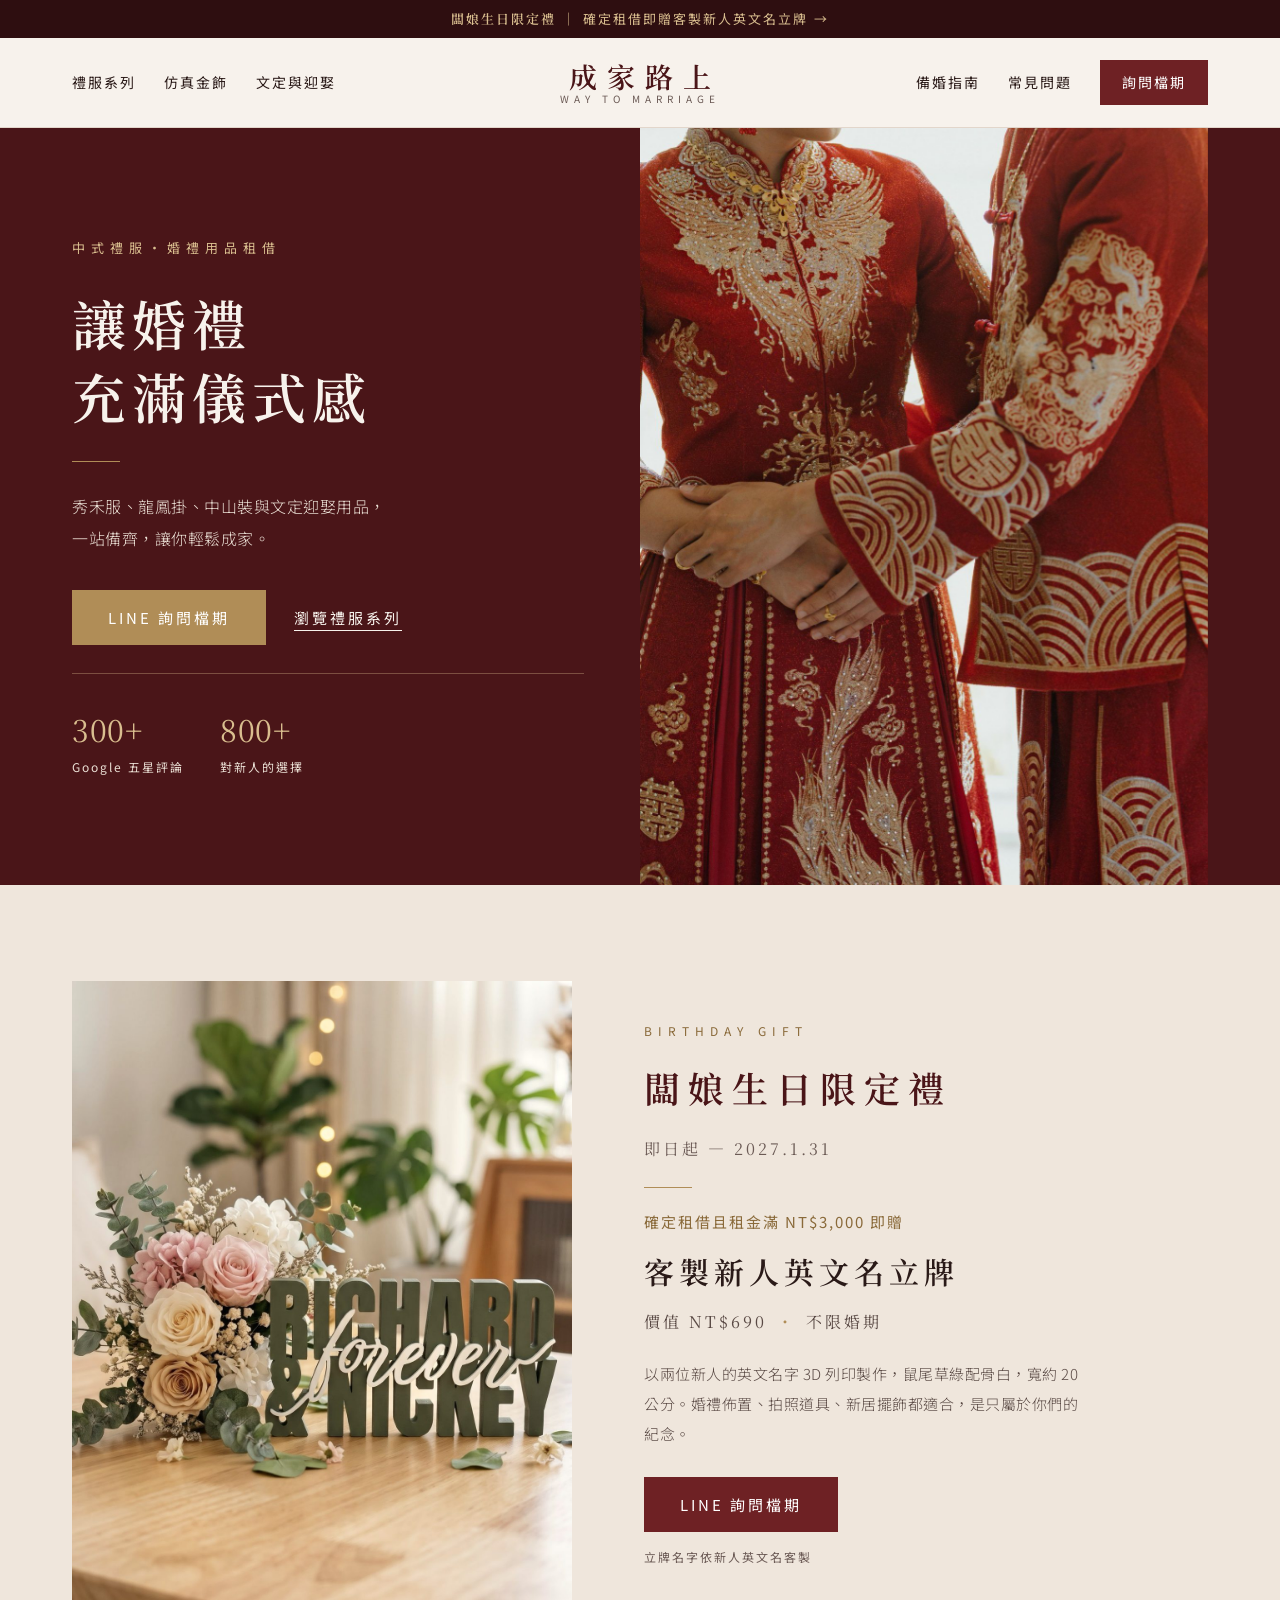
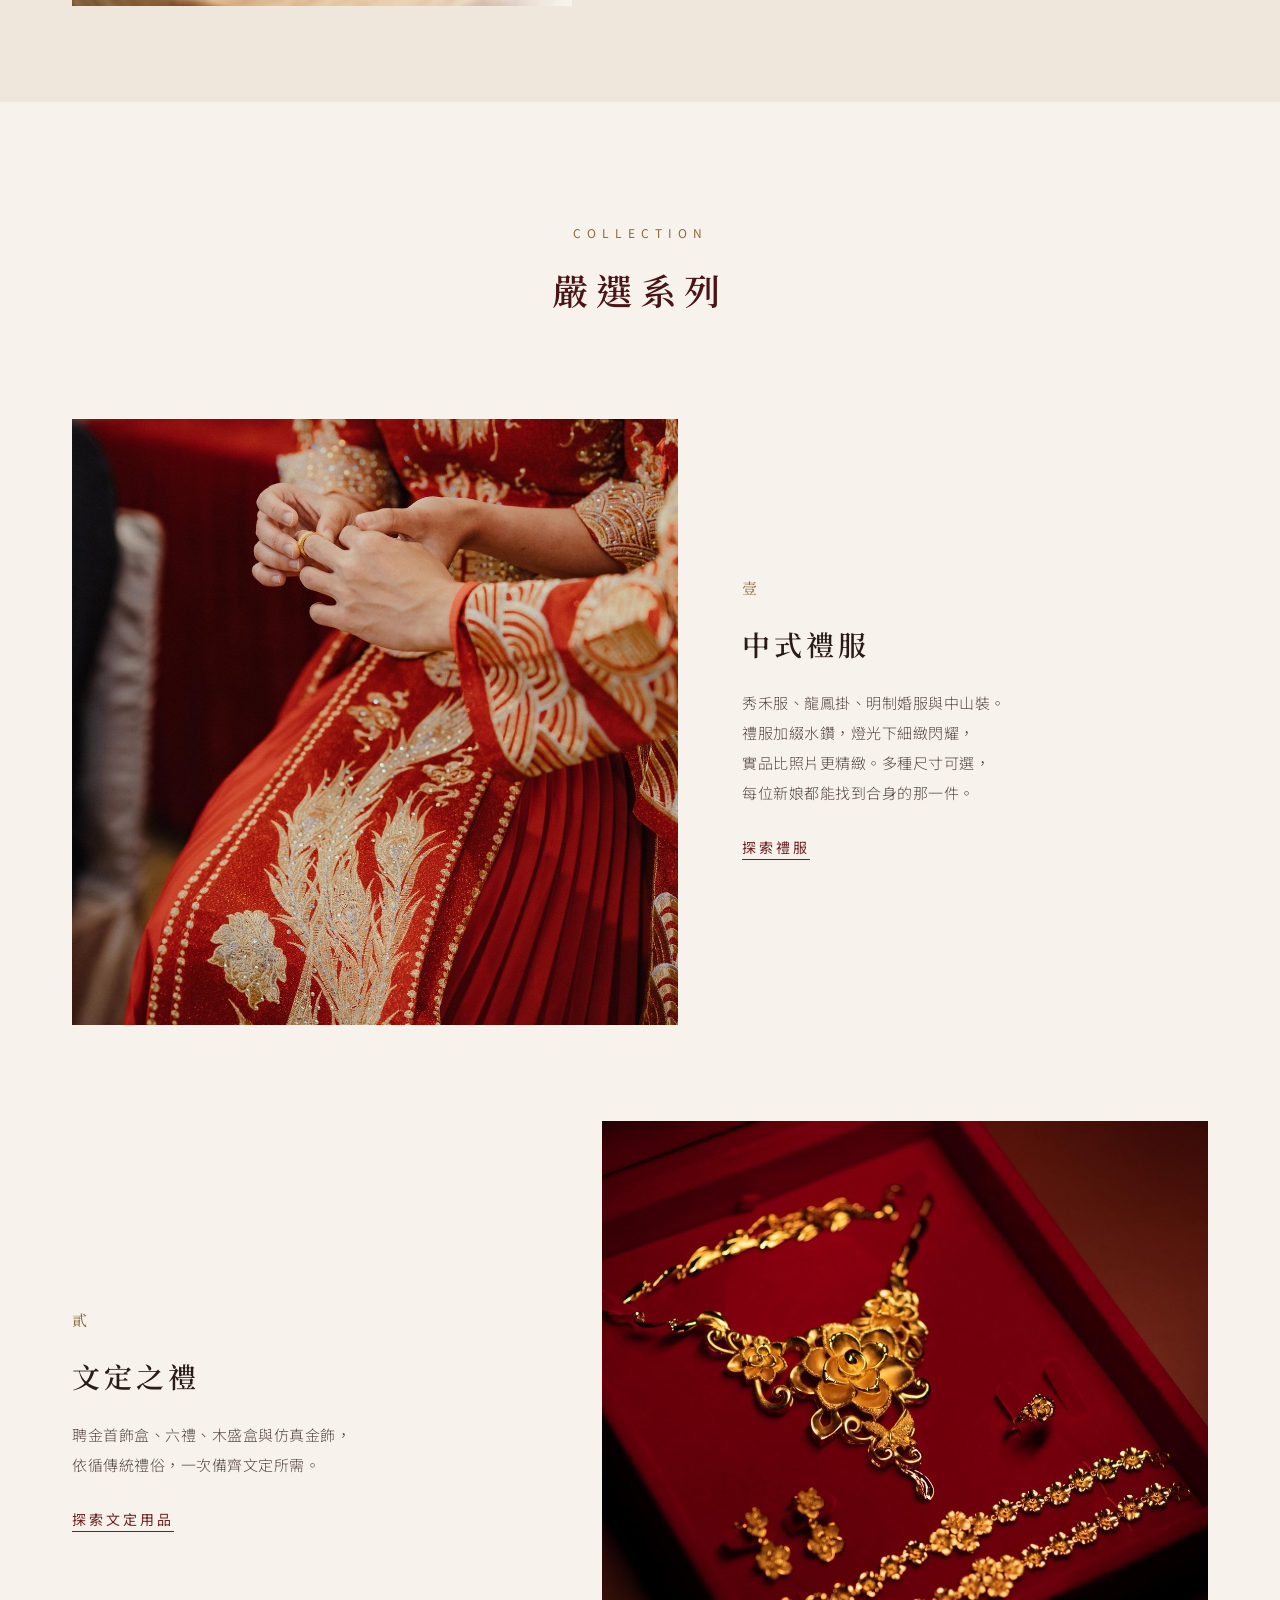
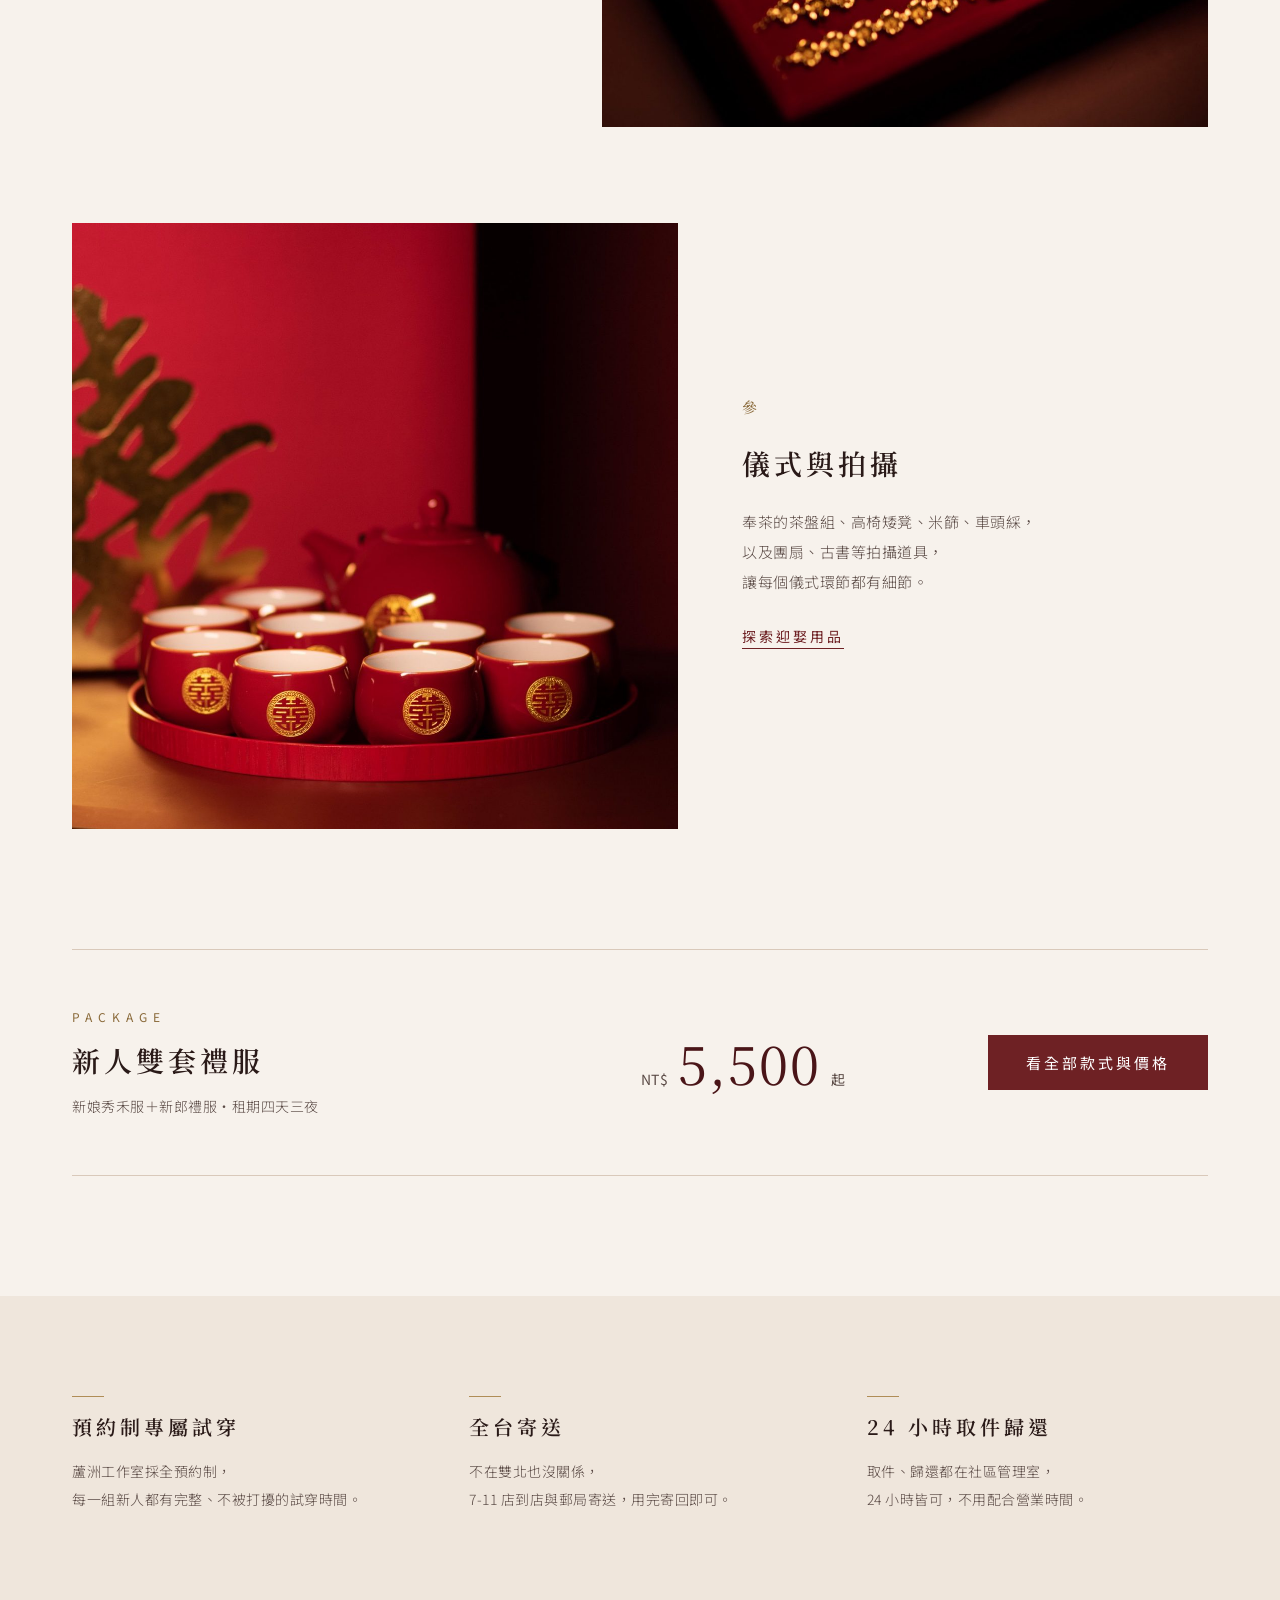
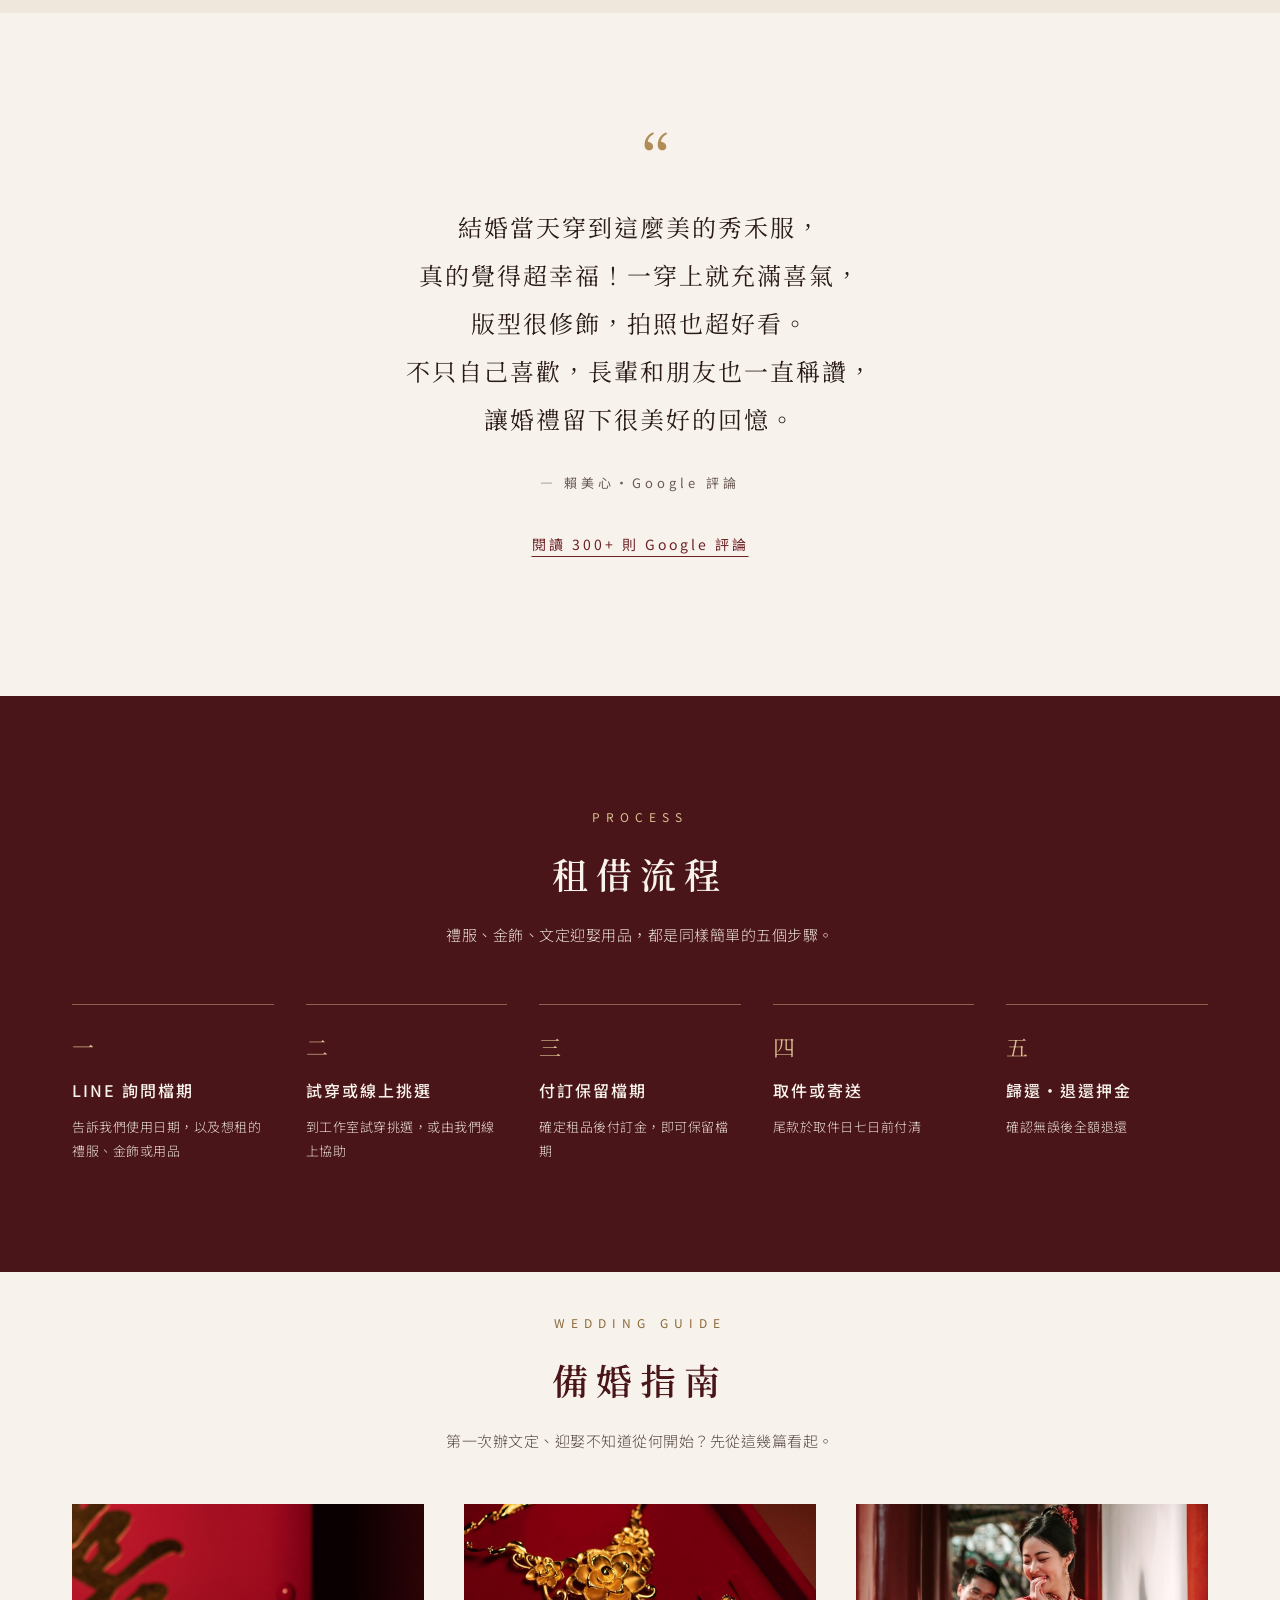
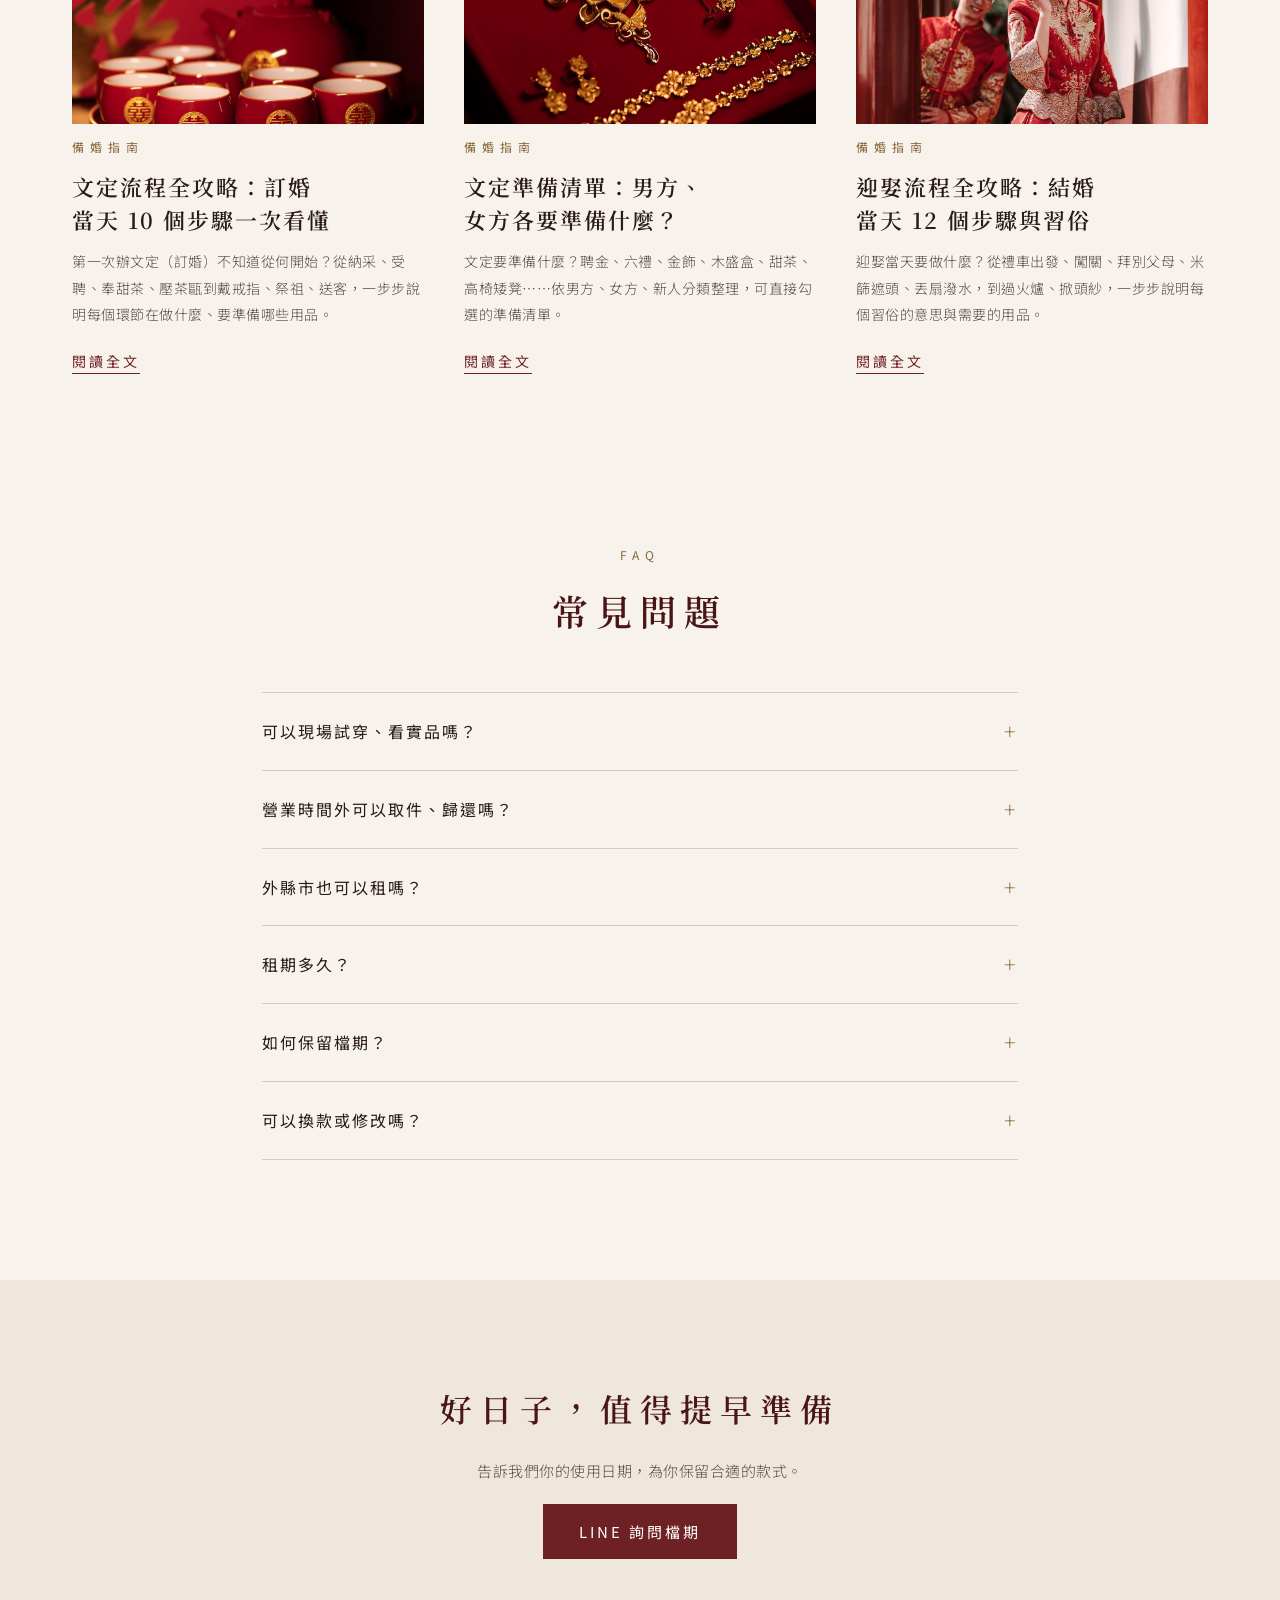
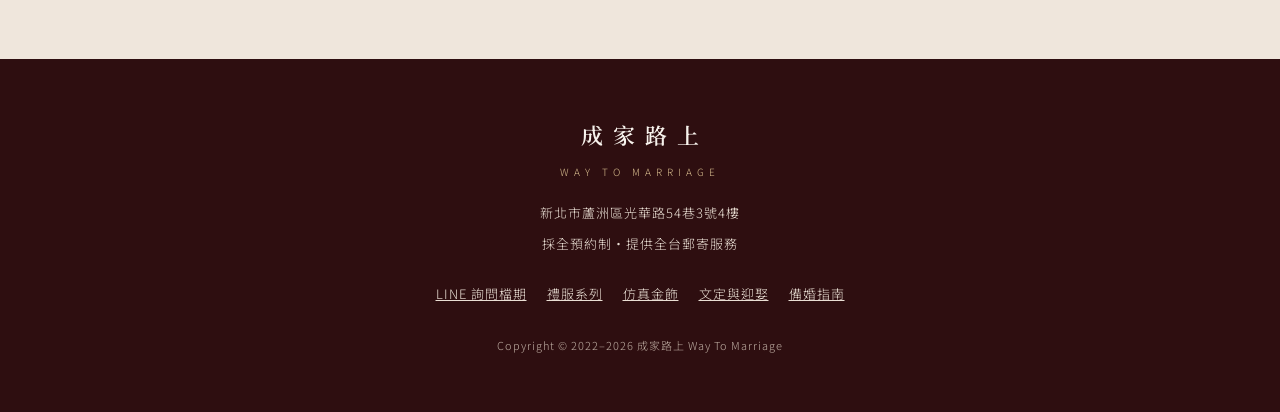
==== commit cc912c63: "首頁加上闆娘生日限定禮活動橫幅與區塊（2026/11/1–2027/1/31 自動顯示） Co-Authored-By: Claude Opus 5.5 <noreply@anthropic.com>" ====
--- a/index.html
+++ b/index.html
@@ -24,14 +24,16 @@
 <link rel="preconnect" href="https://fonts.googleapis.com">
 <link rel="preconnect" href="https://fonts.gstatic.com" crossorigin>
 <link href="https://fonts.googleapis.com/css2?family=Noto+Serif+TC:wght@400;600&amp;family=Noto+Sans+TC:wght@300;400;500&amp;display=swap" rel="stylesheet">
-<link rel="stylesheet" href="/assets/style.css?v=20261102j">
-<script src="/assets/config.js?v=20261102j"></script>
+<link rel="stylesheet" href="/assets/style.css?v=20261103a">
+<script src="/assets/config.js?v=20261103a"></script>
 <script>document.documentElement.classList.add('js');setTimeout(function(){if(!window.__reveal)document.documentElement.classList.add('reveal-all')},3000)</script>
-<script src="/assets/site.js?v=20261102j" defer></script>
+<script src="/assets/site.js?v=20261103a" defer></script>
 <script type="application/ld+json">{"@context": "https://schema.org", "@type": "ClothingStore", "name": "成家路上 Way To Marriage", "url": "https://www.way-to-marriage.com/", "image": "https://www.way-to-marriage.com/images/hero.jpg", "description": "中式禮服・婚禮用品租借：秀禾服、龍鳳掛、明制婚服、中山裝，以及文定迎娶用品與仿真金飾。", "address": {"@type": "PostalAddress", "streetAddress": "光華路54巷3號4樓", "addressLocality": "蘆洲區", "addressRegion": "新北市", "addressCountry": "TW"}, "sameAs": ["https://lin.ee/QhKamjT"]}</script>
 </head>
 <body>
 <a class="skip" href="#main">跳到主要內容</a>
+<!-- 限時活動橫幅：data-start / data-end 為台灣日期，期間外自動隱藏 -->
+<a class="promo-bar" href="#promo" data-start="2026-11-01" data-end="2027-01-31" hidden><span>闆娘生日限定禮</span><span class="promo-bar-sep" aria-hidden="true">｜</span><span>確定租借即贈客製新人英文名立牌</span><span aria-hidden="true">→</span></a>
 <header class="site-header">
 <div class="bar">
 <nav class="nav-left" aria-label="主選單">
@@ -77,6 +79,26 @@
 <img class="hero-img" src="/images/hero.jpg" alt="新人身穿紅金刺繡秀禾服，雙手交握" width="1600" height="1067" fetchpriority="high">
 </div>
 </section>
+
+<!-- 限時活動區塊：換檔時複製整個 section，改日期與文字即可；期間外自動隱藏 -->
+<section class="promo" id="promo" data-start="2026-11-01" data-end="2027-01-31" hidden>
+<div class="wrap promo-inner">
+<img class="promo-img" src="/images/promo-name-stand.jpg" alt="綠色立體英文名字立牌 RICHARD & NICKEY，中間是白色草寫 forever，旁邊放著一束粉色與香檳色花束" width="1200" height="1500" loading="lazy">
+<div class="promo-text">
+<span class="eyebrow">BIRTHDAY GIFT</span>
+<h2>闆娘生日限定禮</h2>
+<span class="promo-date">即日起 — 2027.1.31</span>
+<div class="rule"></div>
+<p class="promo-cond">確定租借且租金滿 NT$3,000 即贈</p>
+<p class="promo-gift">客製新人英文名立牌</p>
+<p class="promo-value">價值 NT$690<span aria-hidden="true">・</span>不限婚期</p>
+<p class="body-text">以兩位新人的英文名字 3D 列印製作，鼠尾草綠配骨白，寬約 20 公分。婚禮佈置、拍照道具、新居擺飾都適合，是只屬於你們的紀念。</p>
+<div class="promo-actions"><a class="btn" href="/line-thanks">LINE 詢問檔期</a></div>
+<small class="promo-note">立牌名字依新人英文名客製</small>
+</div>
+</div>
+</section>
+<script>(function(){var t=new Date(Date.now()+288e5).toISOString().slice(0,10);document.querySelectorAll('[data-start][data-end]').forEach(function(el){if(t>=el.getAttribute('data-start')&&t<=el.getAttribute('data-end'))el.hidden=false;});})();</script>
 
 <section class="wrap collection" id="collection">
 <div class="sec-head"><span class="eyebrow">COLLECTION</span><h2>嚴選系列</h2></div>
--- a/assets/style.css
+++ b/assets/style.css
@@ -532,3 +532,41 @@
 .combo-2 .combo-card .row h3 { font-size: 16px; font-weight: 500; letter-spacing: 1px; line-height: 1.8; }
 .combo-2 .combo-card { gap: 8px; }
 
+
+/* ---------- 限時活動（橫幅＋首頁區塊），期間由 data-start / data-end 控制 ---------- */
+.promo-bar[hidden], .promo[hidden] { display: none !important; }
+.promo-bar {
+  display: flex; flex-wrap: wrap; justify-content: center; align-items: center; gap: 4px 6px;
+  background: var(--wine-dark); color: var(--gold-light); text-decoration: none;
+  font-size: 13px; letter-spacing: 2px; line-height: 1.5; padding: 9px 16px; text-align: center;
+}
+.promo-bar:hover { color: #fff; }
+.promo-bar span:first-child { font-family: var(--serif); font-weight: 600; }
+
+.promo { background: var(--ground-2); padding: 96px 0; }
+.promo-inner { display: flex; flex-wrap: wrap; align-items: center; gap: 72px; }
+.promo-img { flex: 1 1 400px; min-width: 0; max-width: 500px; width: 100%; aspect-ratio: 4 / 5; object-fit: cover; }
+.promo-text { flex: 1 1 380px; min-width: 0; display: flex; flex-direction: column; align-items: flex-start; gap: 14px; }
+.promo-text h2 { font-size: 36px; letter-spacing: 8px; color: var(--wine); }
+.promo-date { font-family: var(--serif); font-size: 16px; letter-spacing: 3px; color: var(--ink-3); }
+.promo-text .rule { margin: 10px 0 6px; }
+.promo-cond { font-size: 15px; letter-spacing: 2px; color: var(--gold-text); }
+.promo-gift { font-family: var(--serif); font-weight: 600; font-size: 30px; letter-spacing: 5px; color: var(--ink); line-height: 1.5; }
+.promo-value { font-family: var(--serif); font-size: 16px; letter-spacing: 3px; color: var(--ink-2); }
+.promo-value span { padding: 0 10px; color: var(--gold); }
+.promo-text .body-text { max-width: 440px; padding-top: 8px; text-wrap: pretty; }
+.promo-actions { padding-top: 14px; }
+.promo-note { font-size: 12px; letter-spacing: 2px; color: var(--ink-3); }
+
+@media (max-width: 760px) {
+  .promo-bar { font-size: 12px; letter-spacing: 1px; padding: 8px 12px; }
+  .promo-bar-sep { display: none; }
+  .promo { padding: 0 0 56px; }
+  .promo-inner { padding: 0; gap: 32px; flex-direction: column; align-items: stretch; }
+  .promo-img { max-width: none; flex: none; aspect-ratio: 1 / 1; object-position: 50% 70%; }
+  .promo-text { flex: none; width: 100%; align-items: center; text-align: center; padding: 0 24px; gap: 12px; }
+  .promo-text h2 { font-size: 28px; letter-spacing: 6px; }
+  .promo-gift { font-size: 25px; letter-spacing: 3px; }
+  .promo-text .body-text { font-size: 14px; }
+  .promo-actions { display: none; }
+}
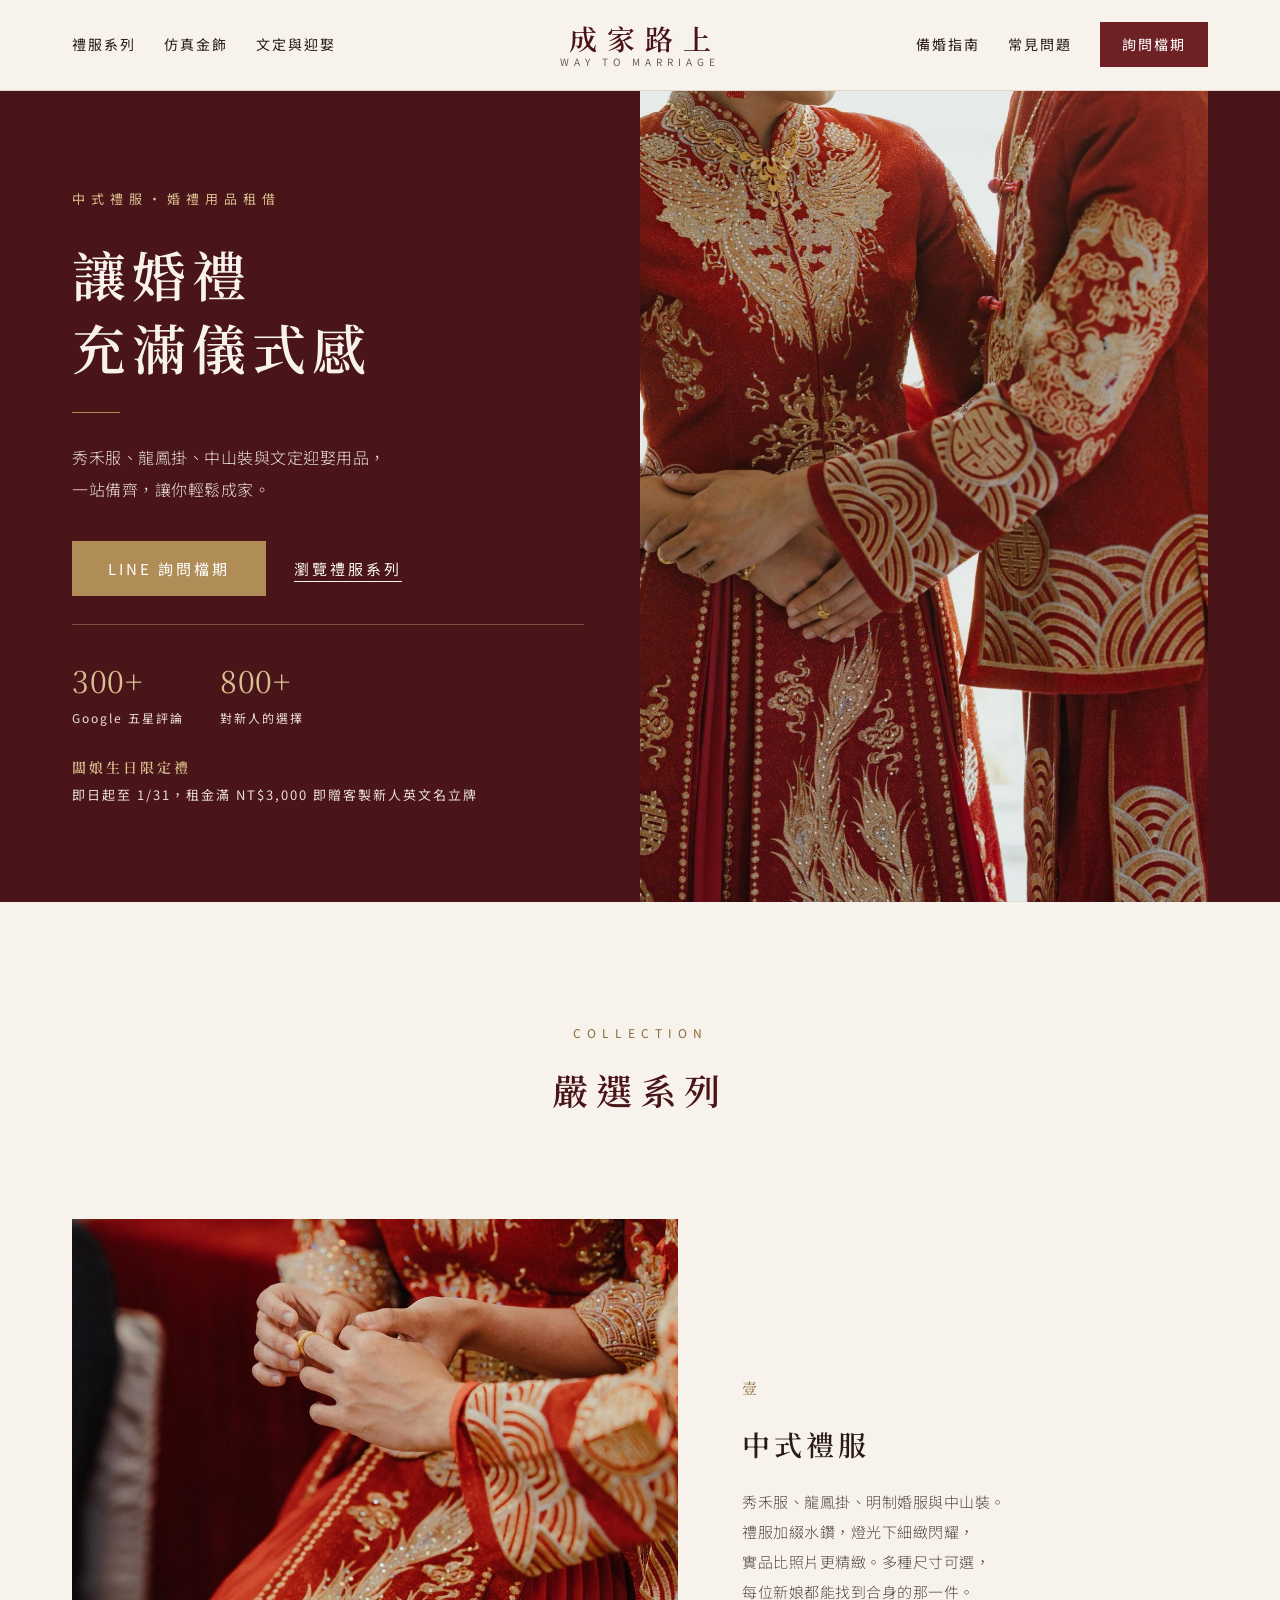
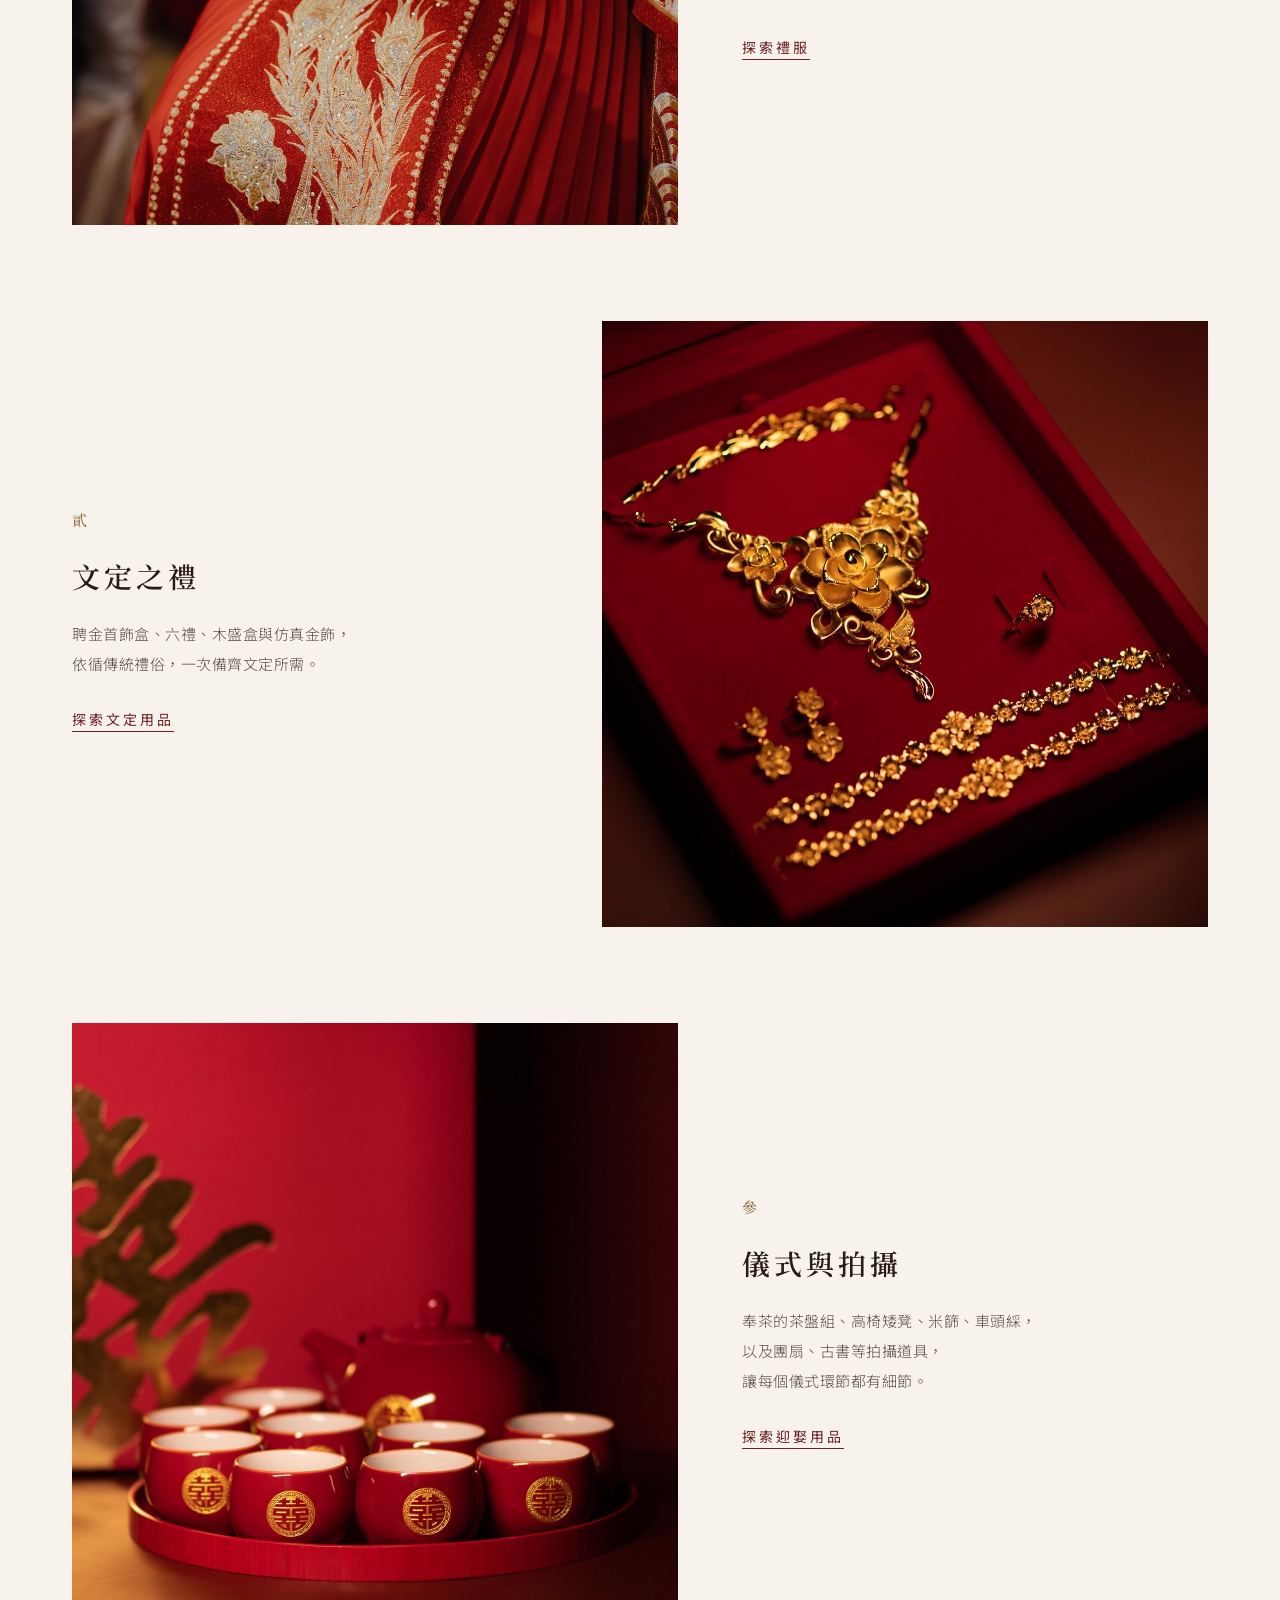
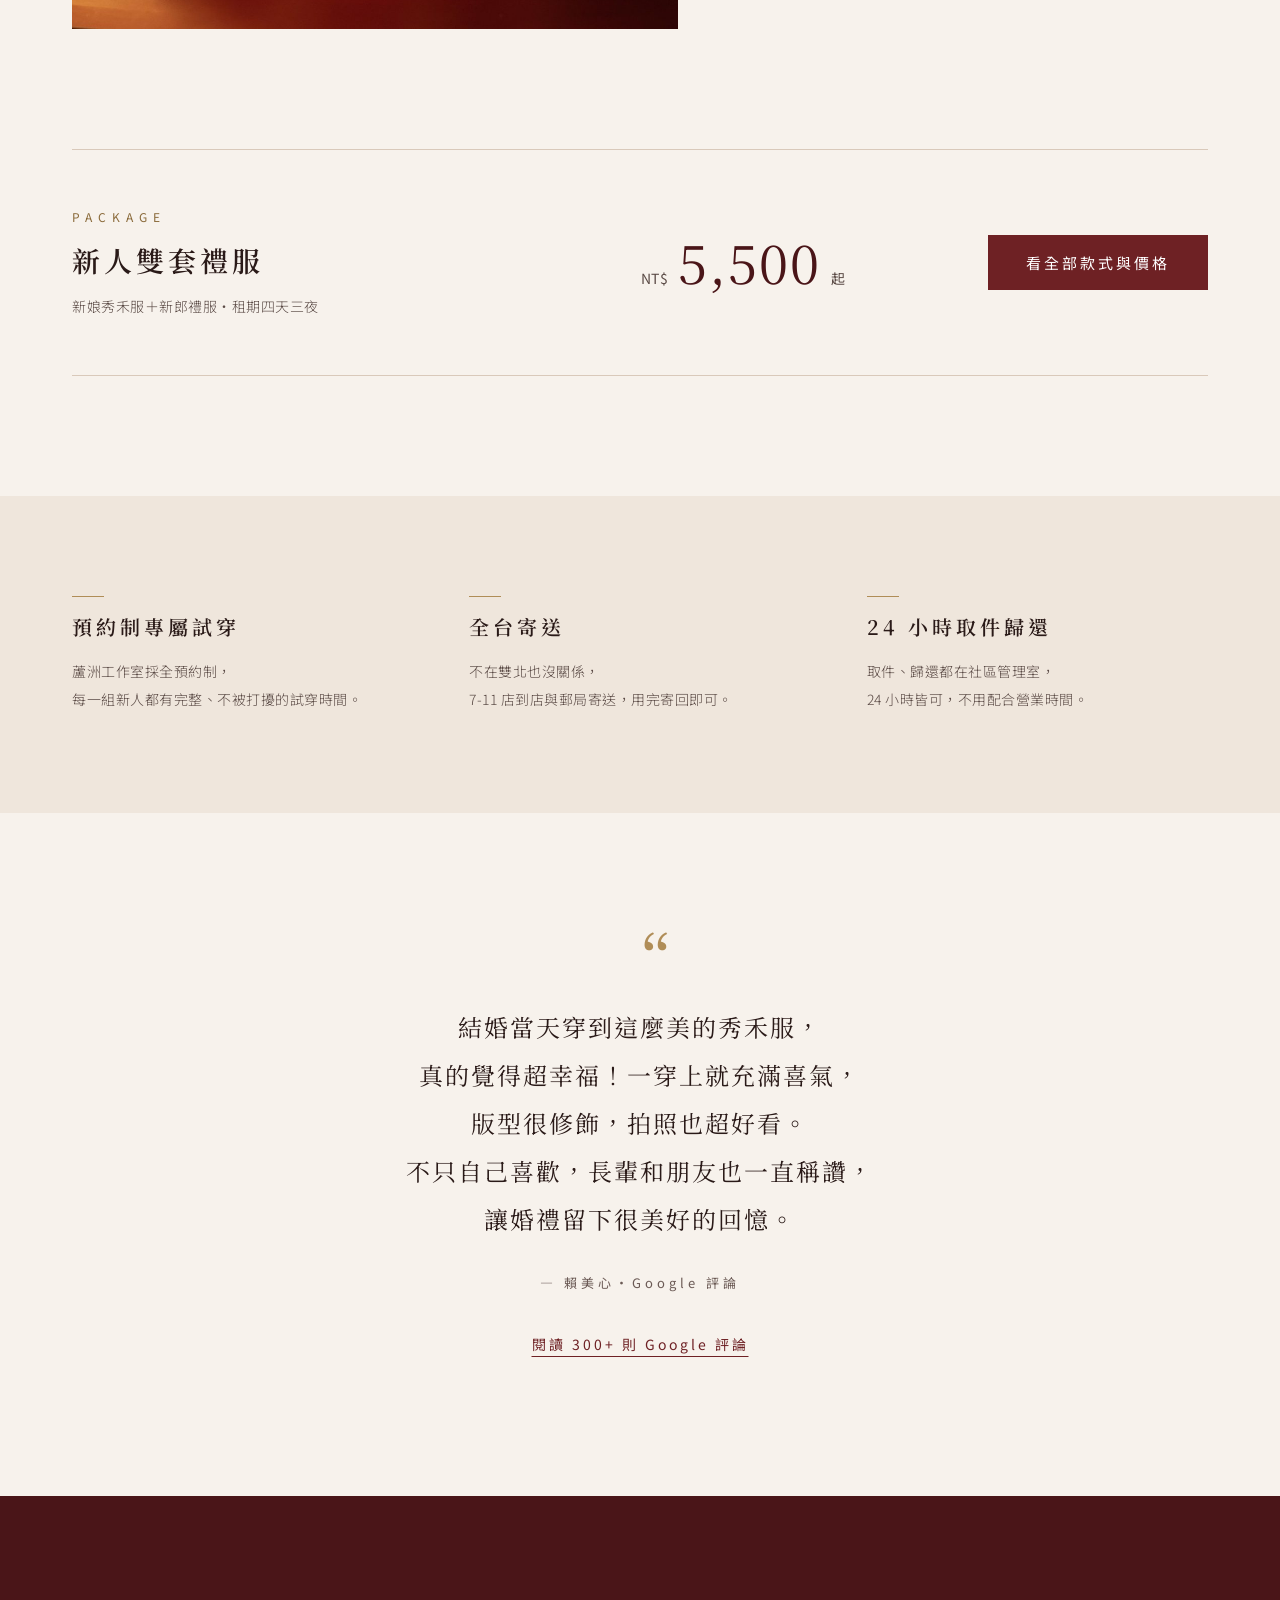
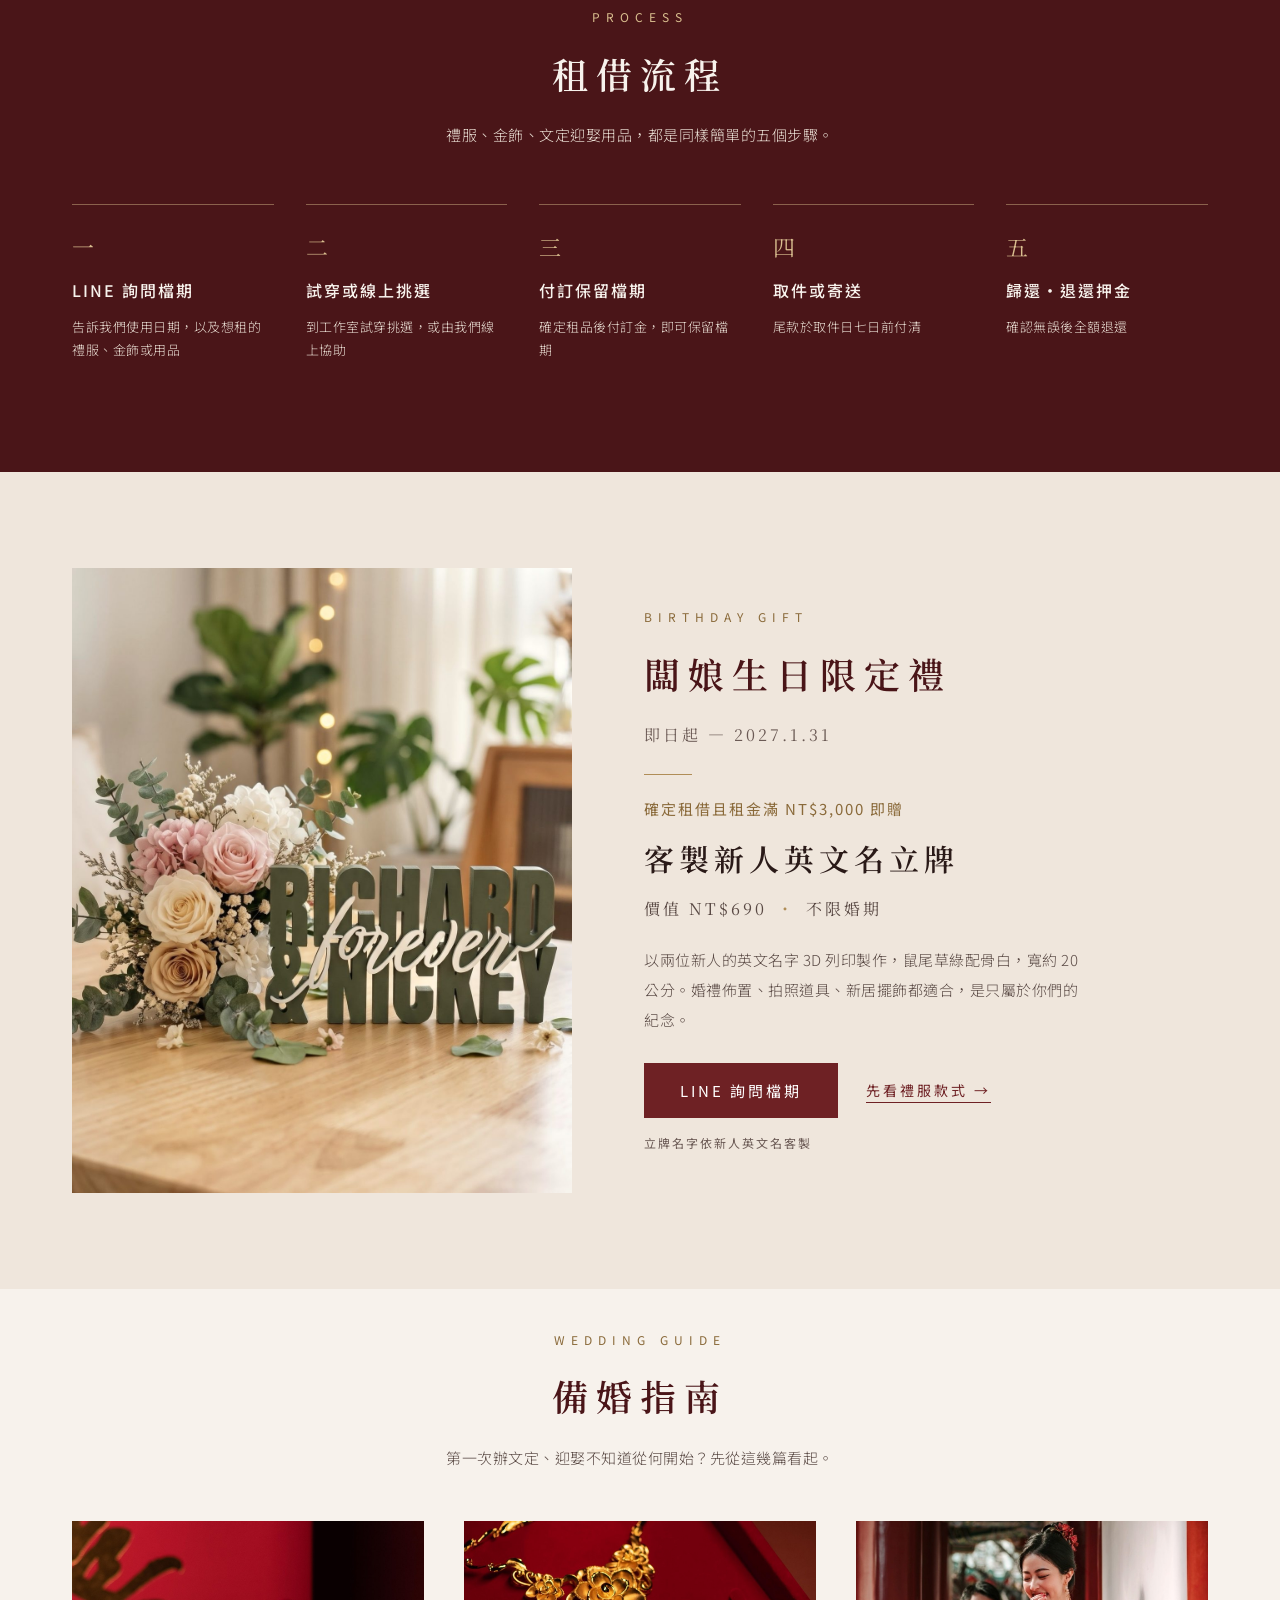
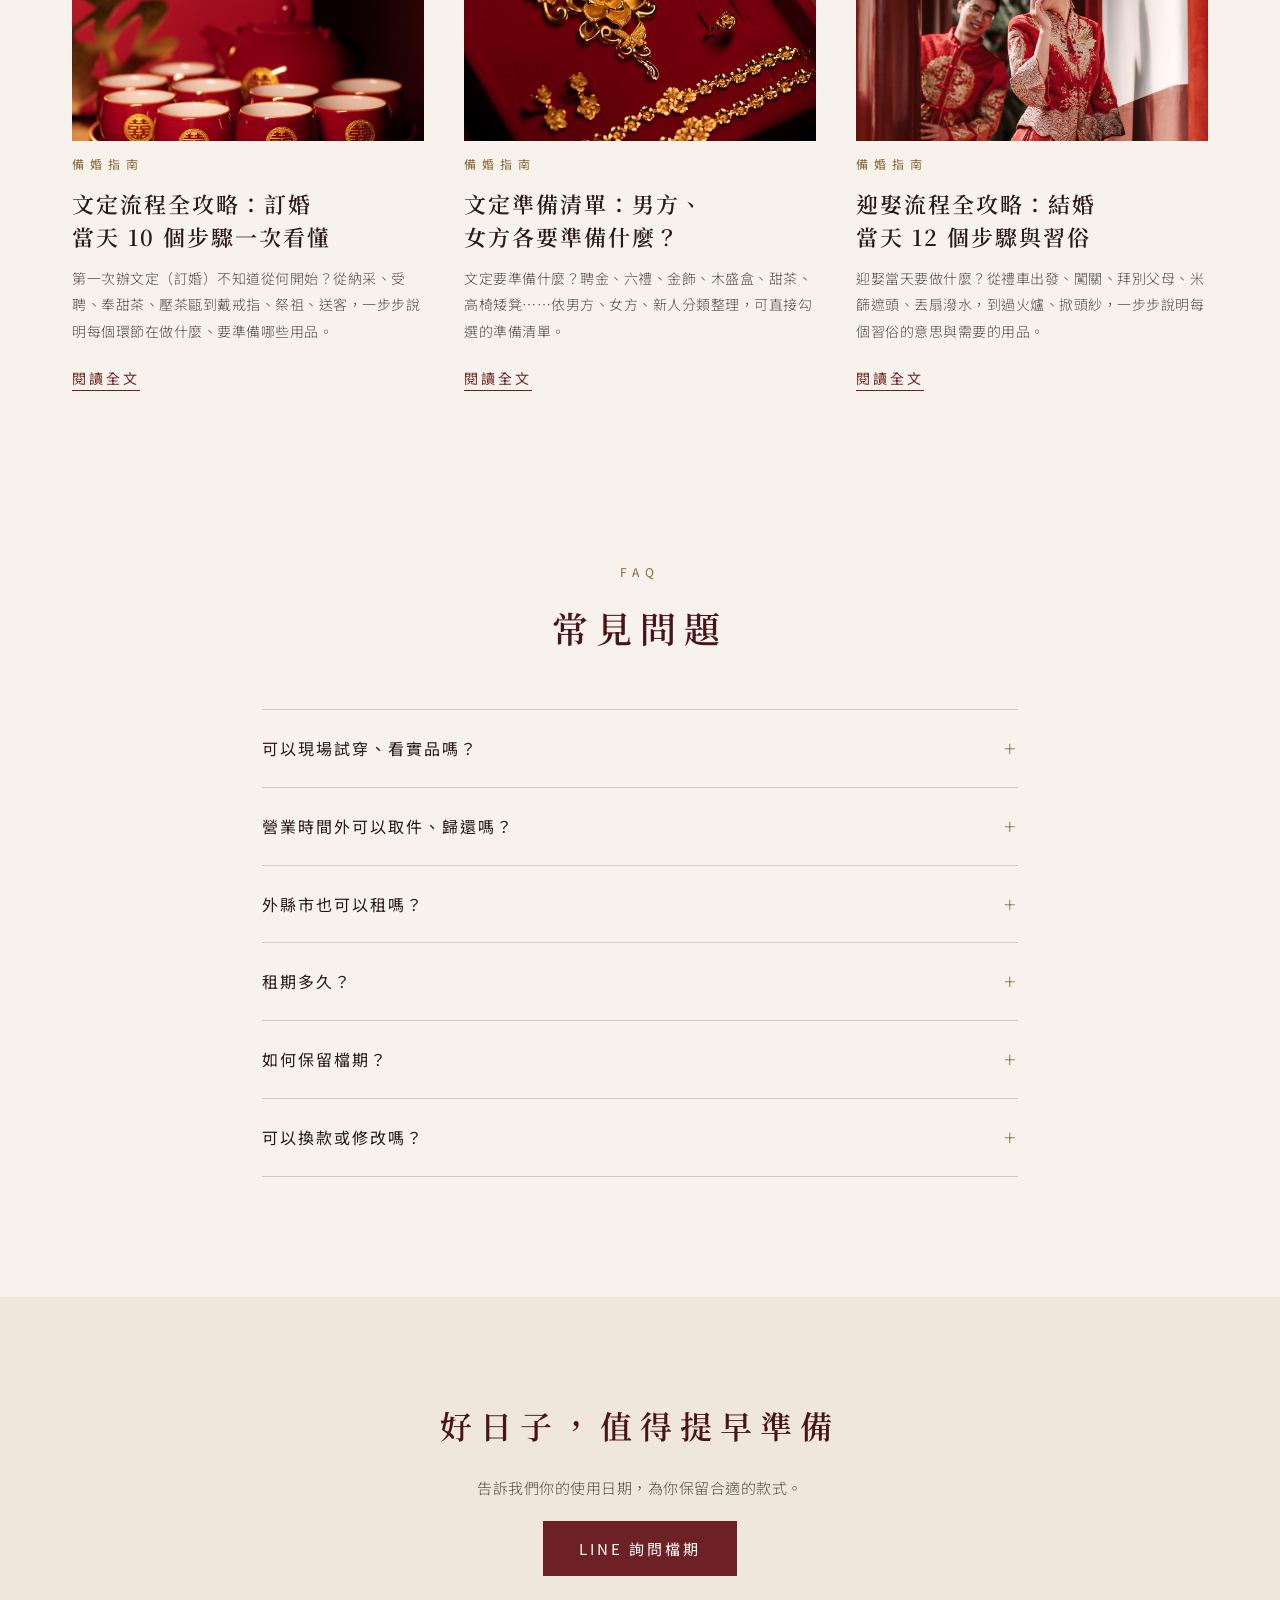
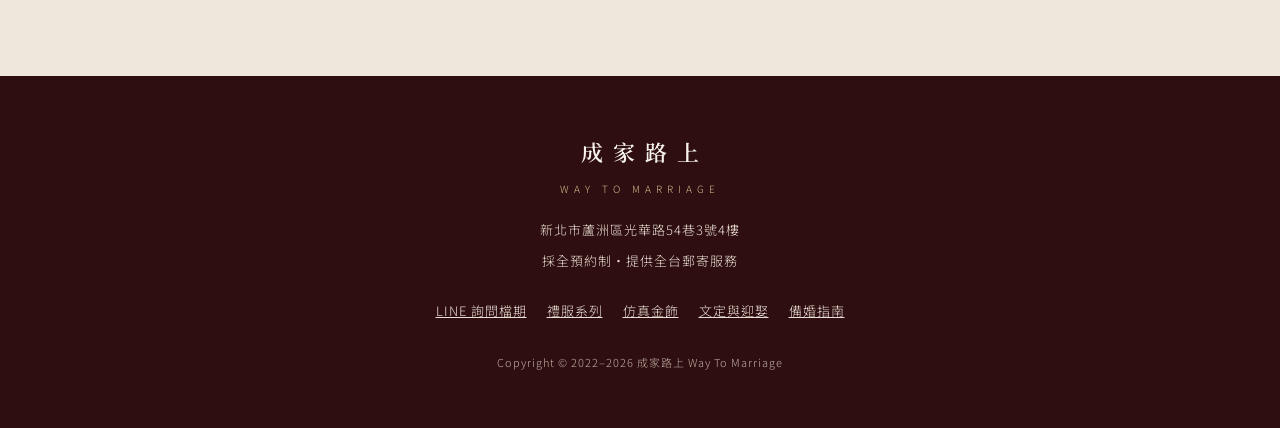
==== commit 41e4a1d7: "活動改放主視覺提示＋租借流程後的區塊，移除頂部橫幅 Co-Authored-By: Claude Opus 5.5 <noreply@anthropic.com> Claude-Session: ht" ====
--- a/index.html
+++ b/index.html
@@ -24,16 +24,14 @@
 <link rel="preconnect" href="https://fonts.googleapis.com">
 <link rel="preconnect" href="https://fonts.gstatic.com" crossorigin>
 <link href="https://fonts.googleapis.com/css2?family=Noto+Serif+TC:wght@400;600&amp;family=Noto+Sans+TC:wght@300;400;500&amp;display=swap" rel="stylesheet">
-<link rel="stylesheet" href="/assets/style.css?v=20261103a">
-<script src="/assets/config.js?v=20261103a"></script>
+<link rel="stylesheet" href="/assets/style.css?v=20261103b">
+<script src="/assets/config.js?v=20261103b"></script>
 <script>document.documentElement.classList.add('js');setTimeout(function(){if(!window.__reveal)document.documentElement.classList.add('reveal-all')},3000)</script>
-<script src="/assets/site.js?v=20261103a" defer></script>
+<script src="/assets/site.js?v=20261103b" defer></script>
 <script type="application/ld+json">{"@context": "https://schema.org", "@type": "ClothingStore", "name": "成家路上 Way To Marriage", "url": "https://www.way-to-marriage.com/", "image": "https://www.way-to-marriage.com/images/hero.jpg", "description": "中式禮服・婚禮用品租借：秀禾服、龍鳳掛、明制婚服、中山裝，以及文定迎娶用品與仿真金飾。", "address": {"@type": "PostalAddress", "streetAddress": "光華路54巷3號4樓", "addressLocality": "蘆洲區", "addressRegion": "新北市", "addressCountry": "TW"}, "sameAs": ["https://lin.ee/QhKamjT"]}</script>
 </head>
 <body>
 <a class="skip" href="#main">跳到主要內容</a>
-<!-- 限時活動橫幅：data-start / data-end 為台灣日期，期間外自動隱藏 -->
-<a class="promo-bar" href="#promo" data-start="2026-11-01" data-end="2027-01-31" hidden><span>闆娘生日限定禮</span><span class="promo-bar-sep" aria-hidden="true">｜</span><span>確定租借即贈客製新人英文名立牌</span><span aria-hidden="true">→</span></a>
 <header class="site-header">
 <div class="bar">
 <nav class="nav-left" aria-label="主選單">
@@ -75,8 +73,66 @@
 <div><b>300+</b><span>Google 五星評論</span></div>
 <div><b>800+</b><span>對新人的選擇</span></div>
 </div>
+<p class="hero-promo" data-start="2026-11-01" data-end="2027-01-31" hidden><b>闆娘生日限定禮</b><span>即日起至 1/31，租金滿 NT$3,000 即贈客製新人英文名立牌</span></p>
+<script>(function(){var t=new Date(Date.now()+288e5).toISOString().slice(0,10);document.querySelectorAll('[data-start][data-end]').forEach(function(el){if(t>=el.getAttribute('data-start')&&t<=el.getAttribute('data-end'))el.hidden=false;});})();</script>
 </div>
 <img class="hero-img" src="/images/hero.jpg" alt="新人身穿紅金刺繡秀禾服，雙手交握" width="1600" height="1067" fetchpriority="high">
+</div>
+</section>
+
+
+<section class="wrap collection" id="collection">
+<div class="sec-head"><span class="eyebrow">COLLECTION</span><h2>嚴選系列</h2></div>
+<div class="feature">
+<img src="/images/home-attire.jpg" alt="秀禾服金線刺繡特寫" loading="lazy" width="1200" height="1200"><div class="feature-text"><span class="feature-num">壹</span><h3>中式禮服</h3><p class="body-text">秀禾服、龍鳳掛、明制婚服與中山裝。<br>禮服加綴水鑽，燈光下細緻閃耀，<br>實品比照片更精緻。多種尺寸可選，<br>每位新娘都能找到合身的那一件。</p><a class="text-link" href="/dress">探索禮服</a></div>
+</div>
+<div class="feature reverse">
+<div class="feature-text"><span class="feature-num">貳</span><h3>文定之禮</h3><p class="body-text">聘金首飾盒、六禮、木盛盒與仿真金飾，<br>依循傳統禮俗，一次備齊文定所需。</p><a class="text-link" href="/ritual#engage">探索文定用品</a></div><img src="/images/home-engagement.jpg" alt="仿真金飾：項鍊、手鍊、耳環與戒指" loading="lazy" width="1200" height="1200">
+</div>
+<div class="feature">
+<img src="/images/home-ceremony.jpg" alt="囍字茶盤組" loading="lazy" width="1200" height="1200"><div class="feature-text"><span class="feature-num">參</span><h3>儀式與拍攝</h3><p class="body-text">奉茶的茶盤組、高椅矮凳、米篩、車頭綵，<br>以及團扇、古書等拍攝道具，<br>讓每個儀式環節都有細節。</p><a class="text-link" href="/ritual#wed">探索迎娶用品</a></div>
+</div>
+</section>
+
+<section class="wrap package">
+<div class="package-inner">
+<div style="display:flex;flex-direction:column;gap:8px">
+<span class="eyebrow">PACKAGE</span>
+<h2>新人雙套禮服</h2>
+<span class="package-sub">新娘秀禾服＋新郎禮服・租期四天三夜</span>
+</div>
+<div class="price-big"><span>NT$</span><b>5,500</b><span>起</span></div>
+<a class="btn" href="/dress">看全部款式與價格</a>
+</div>
+</section>
+
+<section class="band">
+<div class="wrap" style="max-width:1200px">
+<div class="props3">
+<div class="prop"><div class="rule"></div><h3>預約制專屬試穿</h3><p>蘆洲工作室採全預約制，<br>每一組新人都有完整、不被打擾的試穿時間。</p></div>
+<div class="prop"><div class="rule"></div><h3>全台寄送</h3><p>不在雙北也沒關係，<br>7-11 店到店與郵局寄送，用完寄回即可。</p></div>
+<div class="prop"><div class="rule"></div><h3>24 小時取件歸還</h3><p>取件、歸還都在社區管理室，<br>24 小時皆可，不用配合營業時間。</p></div>
+</div>
+</div>
+</section>
+
+<section class="quote">
+<span class="quote-mark" aria-hidden="true">“</span>
+<blockquote><span class="phr">結婚當天穿到這麼美的秀禾服，</span><span class="phr">真的覺得超幸福！</span><span class="phr">一穿上就充滿喜氣，</span><span class="phr">版型很修飾，</span><span class="phr">拍照也超好看。</span><span class="phr">不只自己喜歡，</span><span class="phr">長輩和朋友也一直稱讚，</span><span class="phr">讓婚禮留下很美好的回憶。</span></blockquote>
+<cite>— 賴美心・Google 評論</cite>
+<a class="text-link" href="https://maps.app.goo.gl/8rn26wBc9jWvFLLd6" target="_blank" rel="noopener">閱讀 300+ 則 Google 評論</a>
+</section>
+
+<section class="process on-dark" id="process">
+<div class="wrap">
+<div class="sec-head"><span class="eyebrow">PROCESS</span><h2>租借流程</h2><p class="process-sub">禮服、金飾、文定迎娶用品，都是同樣簡單的五個步驟。</p></div>
+<ol class="steps">
+<li><span class="n">一</span><b>LINE 詢問檔期</b><span>告訴我們使用日期，以及想租的禮服、金飾或用品</span></li>
+<li><span class="n">二</span><b>試穿或線上挑選</b><span>到工作室試穿挑選，或由我們線上協助</span></li>
+<li><span class="n">三</span><b>付訂保留檔期</b><span>確定租品後付訂金，即可保留檔期</span></li>
+<li><span class="n">四</span><b>取件或寄送</b><span>尾款於取件日七日前付清</span></li>
+<li><span class="n">五</span><b>歸還・退還押金</b><span>確認無誤後全額退還</span></li>
+</ol>
 </div>
 </section>
 
@@ -93,67 +149,12 @@
 <p class="promo-gift">客製新人英文名立牌</p>
 <p class="promo-value">價值 NT$690<span aria-hidden="true">・</span>不限婚期</p>
 <p class="body-text">以兩位新人的英文名字 3D 列印製作，鼠尾草綠配骨白，寬約 20 公分。婚禮佈置、拍照道具、新居擺飾都適合，是只屬於你們的紀念。</p>
-<div class="promo-actions"><a class="btn" href="/line-thanks">LINE 詢問檔期</a></div>
+<div class="promo-actions"><a class="btn" href="/line-thanks">LINE 詢問檔期</a><a class="text-link" href="/dress">先看禮服款式 →</a></div>
 <small class="promo-note">立牌名字依新人英文名客製</small>
 </div>
 </div>
 </section>
 <script>(function(){var t=new Date(Date.now()+288e5).toISOString().slice(0,10);document.querySelectorAll('[data-start][data-end]').forEach(function(el){if(t>=el.getAttribute('data-start')&&t<=el.getAttribute('data-end'))el.hidden=false;});})();</script>
-
-<section class="wrap collection" id="collection">
-<div class="sec-head"><span class="eyebrow">COLLECTION</span><h2>嚴選系列</h2></div>
-<div class="feature">
-<img src="/images/home-attire.jpg" alt="秀禾服金線刺繡特寫" loading="lazy" width="1200" height="1200"><div class="feature-text"><span class="feature-num">壹</span><h3>中式禮服</h3><p class="body-text">秀禾服、龍鳳掛、明制婚服與中山裝。<br>禮服加綴水鑽，燈光下細緻閃耀，<br>實品比照片更精緻。多種尺寸可選，<br>每位新娘都能找到合身的那一件。</p><a class="text-link" href="/dress">探索禮服</a></div>
-</div>
-<div class="feature reverse">
-<div class="feature-text"><span class="feature-num">貳</span><h3>文定之禮</h3><p class="body-text">聘金首飾盒、六禮、木盛盒與仿真金飾，<br>依循傳統禮俗，一次備齊文定所需。</p><a class="text-link" href="/ritual#engage">探索文定用品</a></div><img src="/images/home-engagement.jpg" alt="仿真金飾：項鍊、手鍊、耳環與戒指" loading="lazy" width="1200" height="1200">
-</div>
-<div class="feature">
-<img src="/images/home-ceremony.jpg" alt="囍字茶盤組" loading="lazy" width="1200" height="1200"><div class="feature-text"><span class="feature-num">參</span><h3>儀式與拍攝</h3><p class="body-text">奉茶的茶盤組、高椅矮凳、米篩、車頭綵，<br>以及團扇、古書等拍攝道具，<br>讓每個儀式環節都有細節。</p><a class="text-link" href="/ritual#wed">探索迎娶用品</a></div>
-</div>
-</section>
-
-<section class="wrap package">
-<div class="package-inner">
-<div style="display:flex;flex-direction:column;gap:8px">
-<span class="eyebrow">PACKAGE</span>
-<h2>新人雙套禮服</h2>
-<span class="package-sub">新娘秀禾服＋新郎禮服・租期四天三夜</span>
-</div>
-<div class="price-big"><span>NT$</span><b>5,500</b><span>起</span></div>
-<a class="btn" href="/dress">看全部款式與價格</a>
-</div>
-</section>
-
-<section class="band">
-<div class="wrap" style="max-width:1200px">
-<div class="props3">
-<div class="prop"><div class="rule"></div><h3>預約制專屬試穿</h3><p>蘆洲工作室採全預約制，<br>每一組新人都有完整、不被打擾的試穿時間。</p></div>
-<div class="prop"><div class="rule"></div><h3>全台寄送</h3><p>不在雙北也沒關係，<br>7-11 店到店與郵局寄送，用完寄回即可。</p></div>
-<div class="prop"><div class="rule"></div><h3>24 小時取件歸還</h3><p>取件、歸還都在社區管理室，<br>24 小時皆可，不用配合營業時間。</p></div>
-</div>
-</div>
-</section>
-
-<section class="quote">
-<span class="quote-mark" aria-hidden="true">“</span>
-<blockquote><span class="phr">結婚當天穿到這麼美的秀禾服，</span><span class="phr">真的覺得超幸福！</span><span class="phr">一穿上就充滿喜氣，</span><span class="phr">版型很修飾，</span><span class="phr">拍照也超好看。</span><span class="phr">不只自己喜歡，</span><span class="phr">長輩和朋友也一直稱讚，</span><span class="phr">讓婚禮留下很美好的回憶。</span></blockquote>
-<cite>— 賴美心・Google 評論</cite>
-<a class="text-link" href="https://maps.app.goo.gl/8rn26wBc9jWvFLLd6" target="_blank" rel="noopener">閱讀 300+ 則 Google 評論</a>
-</section>
-
-<section class="process on-dark" id="process">
-<div class="wrap">
-<div class="sec-head"><span class="eyebrow">PROCESS</span><h2>租借流程</h2><p class="process-sub">禮服、金飾、文定迎娶用品，都是同樣簡單的五個步驟。</p></div>
-<ol class="steps">
-<li><span class="n">一</span><b>LINE 詢問檔期</b><span>告訴我們使用日期，以及想租的禮服、金飾或用品</span></li>
-<li><span class="n">二</span><b>試穿或線上挑選</b><span>到工作室試穿挑選，或由我們線上協助</span></li>
-<li><span class="n">三</span><b>付訂保留檔期</b><span>確定租品後付訂金，即可保留檔期</span></li>
-<li><span class="n">四</span><b>取件或寄送</b><span>尾款於取件日七日前付清</span></li>
-<li><span class="n">五</span><b>歸還・退還押金</b><span>確認無誤後全額退還</span></li>
-</ol>
-</div>
-</section>
 
 <section class="wrap guide-home" id="guide">
 <div class="sec-head"><span class="eyebrow">WEDDING GUIDE</span><h2>備婚指南</h2><p class="body-text">第一次辦文定、迎娶不知道從何開始？先從這幾篇看起。</p></div>
--- a/assets/style.css
+++ b/assets/style.css
@@ -533,15 +533,10 @@
 .combo-2 .combo-card { gap: 8px; }
 
 
-/* ---------- 限時活動（橫幅＋首頁區塊），期間由 data-start / data-end 控制 ---------- */
-.promo-bar[hidden], .promo[hidden] { display: none !important; }
-.promo-bar {
-  display: flex; flex-wrap: wrap; justify-content: center; align-items: center; gap: 4px 6px;
-  background: var(--wine-dark); color: var(--gold-light); text-decoration: none;
-  font-size: 13px; letter-spacing: 2px; line-height: 1.5; padding: 9px 16px; text-align: center;
-}
-.promo-bar:hover { color: #fff; }
-.promo-bar span:first-child { font-family: var(--serif); font-weight: 600; }
+/* ---------- 限時活動（主視覺提示＋首頁區塊），期間由 data-start / data-end 控制 ---------- */
+.hero-promo[hidden], .promo[hidden] { display: none !important; }
+.hero-promo { display: flex; flex-wrap: wrap; align-items: baseline; gap: 4px 14px; font-size: 13px; letter-spacing: 2px; line-height: 1.7; color: var(--cream); }
+.hero-promo b { font-family: var(--serif); font-weight: 600; font-size: 14px; letter-spacing: 3px; color: var(--gold-light); }
 
 .promo { background: var(--ground-2); padding: 96px 0; }
 .promo-inner { display: flex; flex-wrap: wrap; align-items: center; gap: 72px; }
@@ -555,12 +550,12 @@
 .promo-value { font-family: var(--serif); font-size: 16px; letter-spacing: 3px; color: var(--ink-2); }
 .promo-value span { padding: 0 10px; color: var(--gold); }
 .promo-text .body-text { max-width: 440px; padding-top: 8px; text-wrap: pretty; }
-.promo-actions { padding-top: 14px; }
+.promo-actions { display: flex; flex-wrap: wrap; align-items: center; gap: 12px 28px; padding-top: 14px; }
+.promo-actions .text-link { color: var(--wine-2); text-decoration: underline; }
 .promo-note { font-size: 12px; letter-spacing: 2px; color: var(--ink-3); }
 
 @media (max-width: 760px) {
-  .promo-bar { font-size: 12px; letter-spacing: 1px; padding: 8px 12px; }
-  .promo-bar-sep { display: none; }
+  .hero-promo { font-size: 12px; letter-spacing: 1px; gap: 2px 10px; }
   .promo { padding: 0 0 56px; }
   .promo-inner { padding: 0; gap: 32px; flex-direction: column; align-items: stretch; }
   .promo-img { max-width: none; flex: none; aspect-ratio: 1 / 1; object-position: 50% 70%; }
@@ -568,5 +563,6 @@
   .promo-text h2 { font-size: 28px; letter-spacing: 6px; }
   .promo-gift { font-size: 25px; letter-spacing: 3px; }
   .promo-text .body-text { font-size: 14px; }
-  .promo-actions { display: none; }
-}
+  .promo-actions { justify-content: center; padding-top: 4px; }
+  .promo-actions .btn { display: none; }
+}
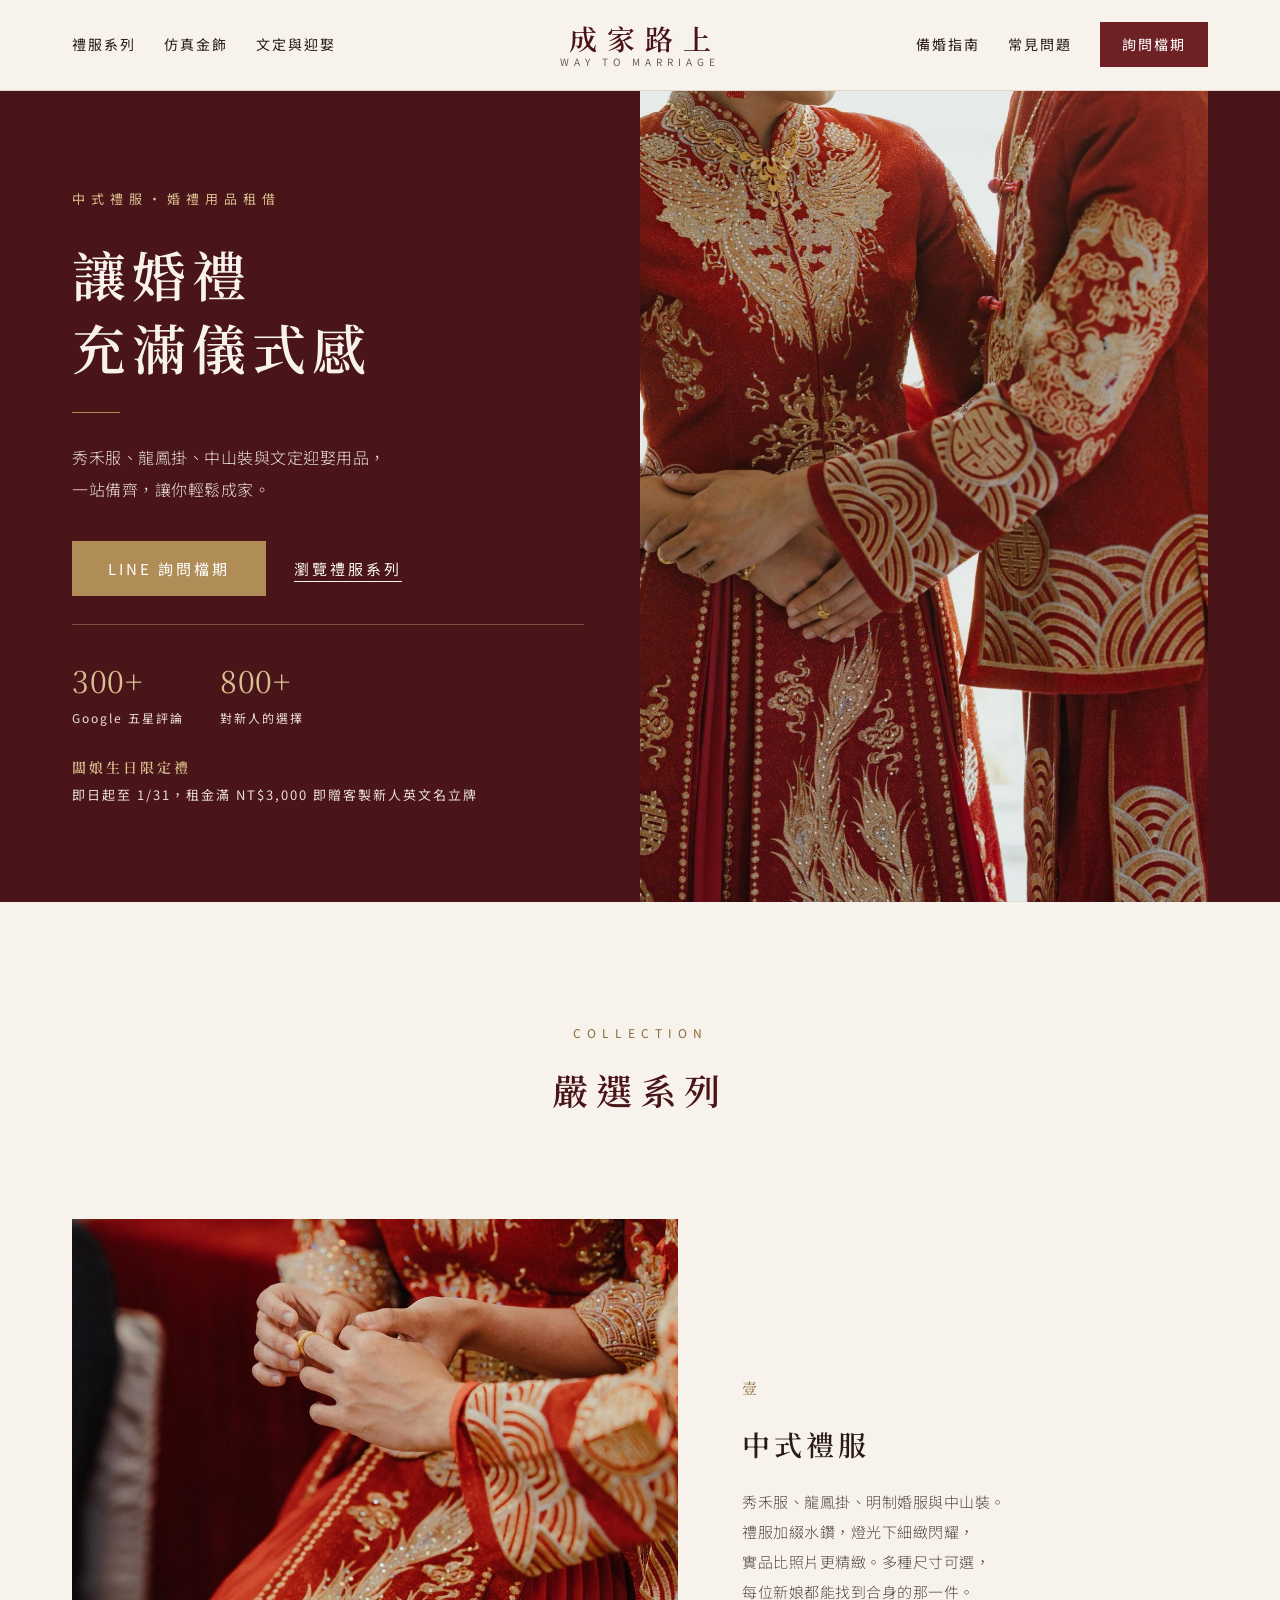
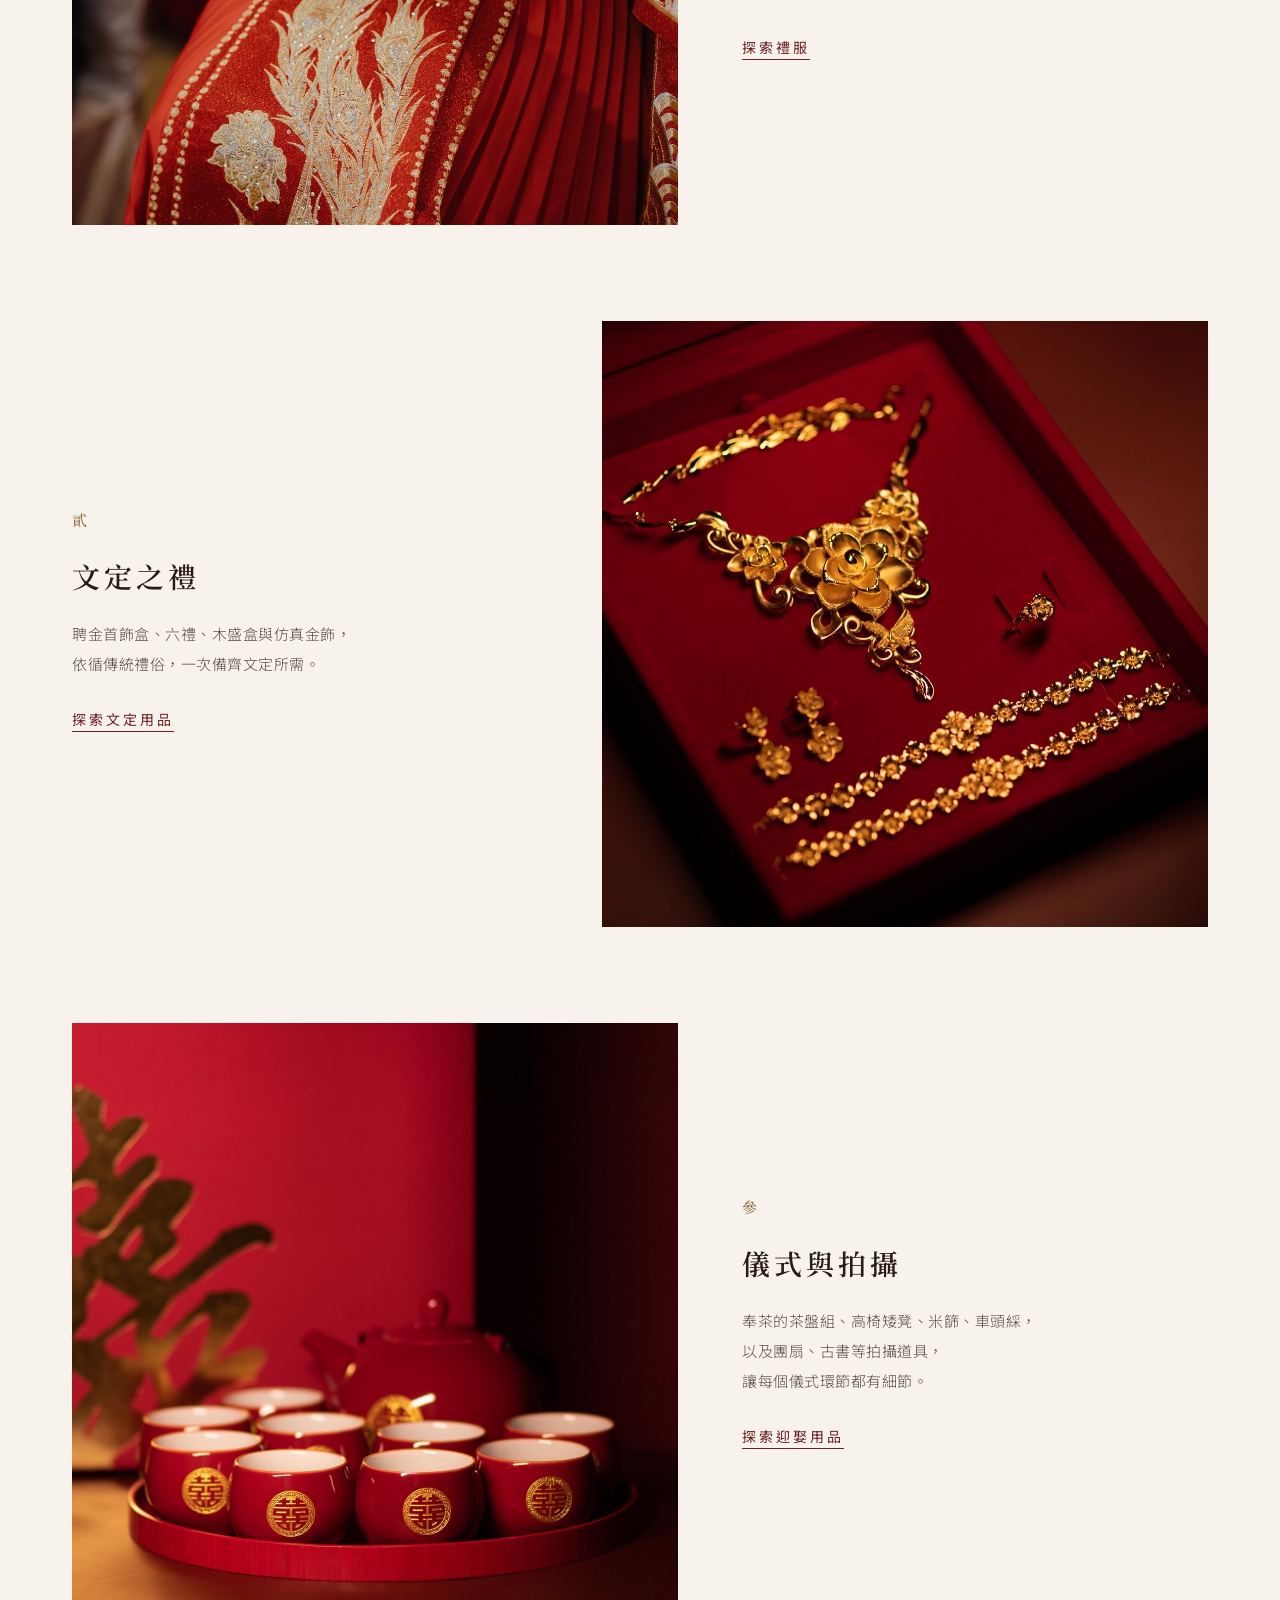
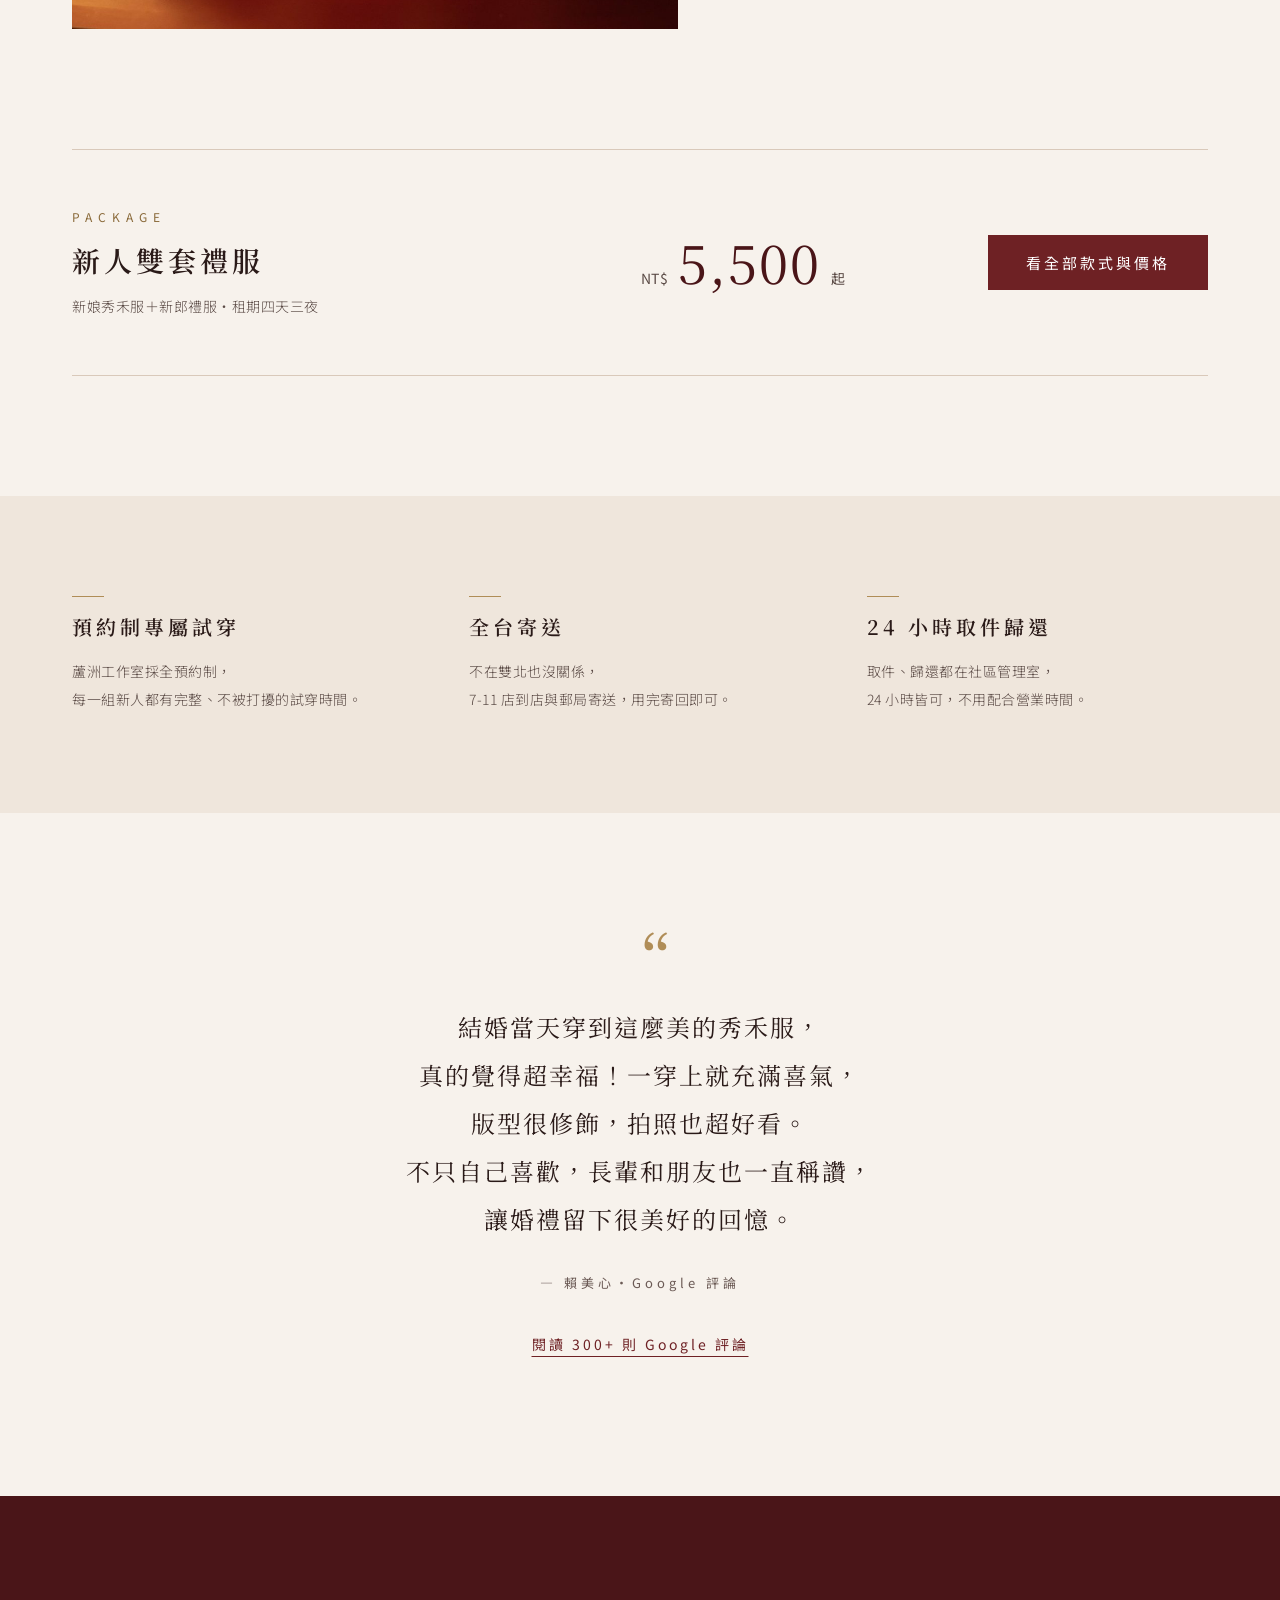
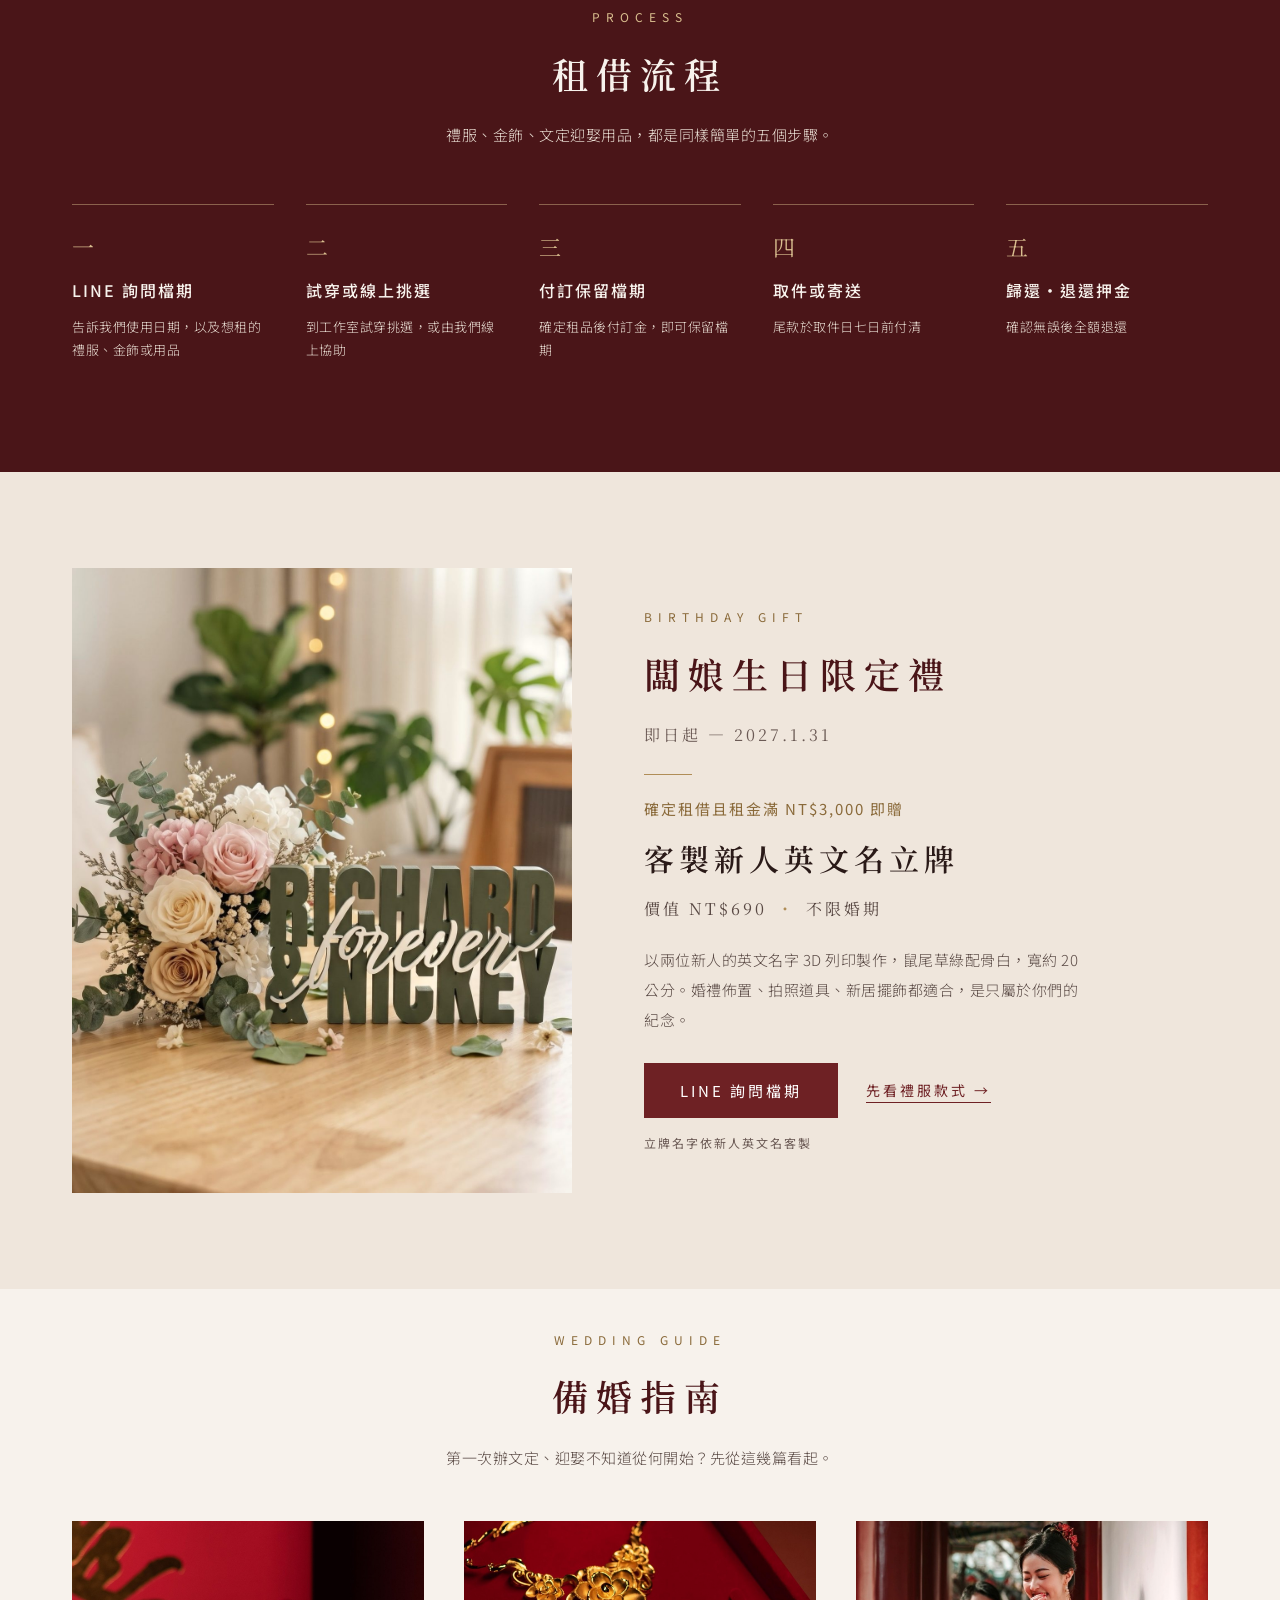
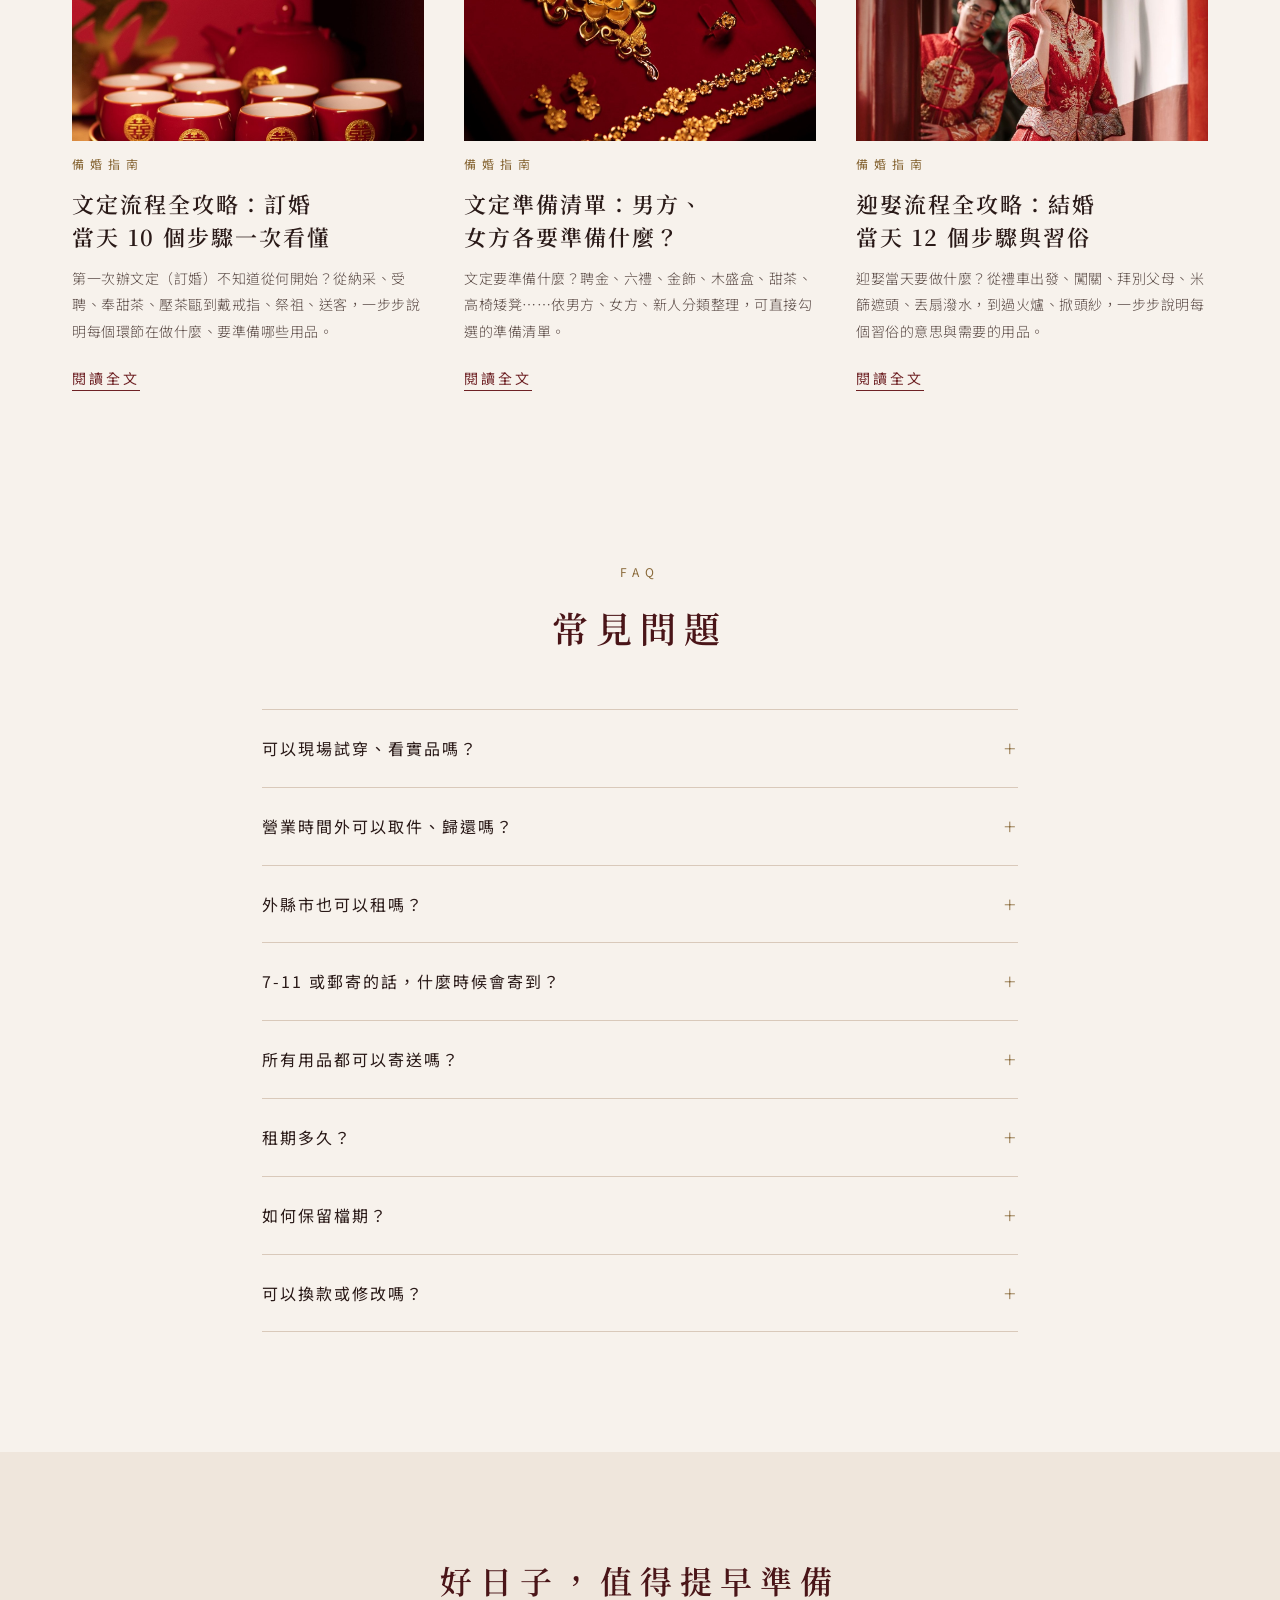
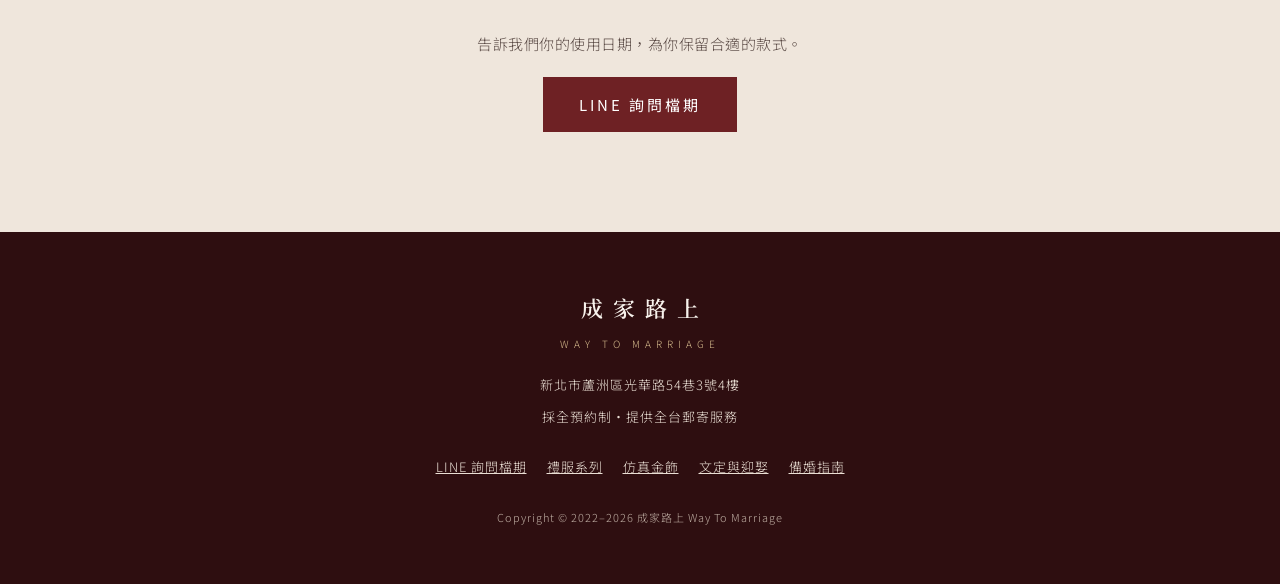
==== commit aa996185: "常見問題新增：7-11／郵寄寄到時間、木盛盒與米篩限自取 Co-Authored-By: Claude Opus 5.5 <noreply@anthropic.com> Claude-Session:" ====
--- a/index.html
+++ b/index.html
@@ -170,6 +170,8 @@
 <details><summary>可以現場試穿、看實品嗎？</summary><p>可以，採預約制。平日 11:00–17:00、週六 19:00–21:00，<br>其他時間也歡迎傳 LINE 詢問。</p></details>
 <details><summary>營業時間外可以取件、歸還嗎？</summary><p>可以。取件和歸還都在社區管理室，24 小時皆可。</p></details>
 <details><summary>外縣市也可以租嗎？</summary><p>可以。全台 7-11 店到店或郵局寄送，用完寄回即可。</p></details>
+<details><summary>7-11 或郵寄的話，什麼時候會寄到？</summary><p>會在使用日前 2 天寄到，使用完隔天寄回即可。<br>例如 12/10 使用，12/8 寄到，12/11 寄回給我們。</p></details>
+<details><summary>所有用品都可以寄送嗎？</summary><p>禮服、金飾和大部分用品都可以寄送。<br>木盛盒與米篩因為體積較大，無法寄送，需要自取。</p></details>
 <details><summary>租期多久？</summary><p>租期四天三夜，取件與歸還日期會寫在租借單上。如果有增加使用天數的需求也可以討論。</p></details>
 <details><summary>如何保留檔期？</summary><p>確定租品後付訂金即可保留檔期。</p></details>
 <details><summary>可以換款或修改嗎？</summary><p>只要還有檔期，都可以換款。<br>中山裝褲長可修改，NT$200／件。</p></details>
